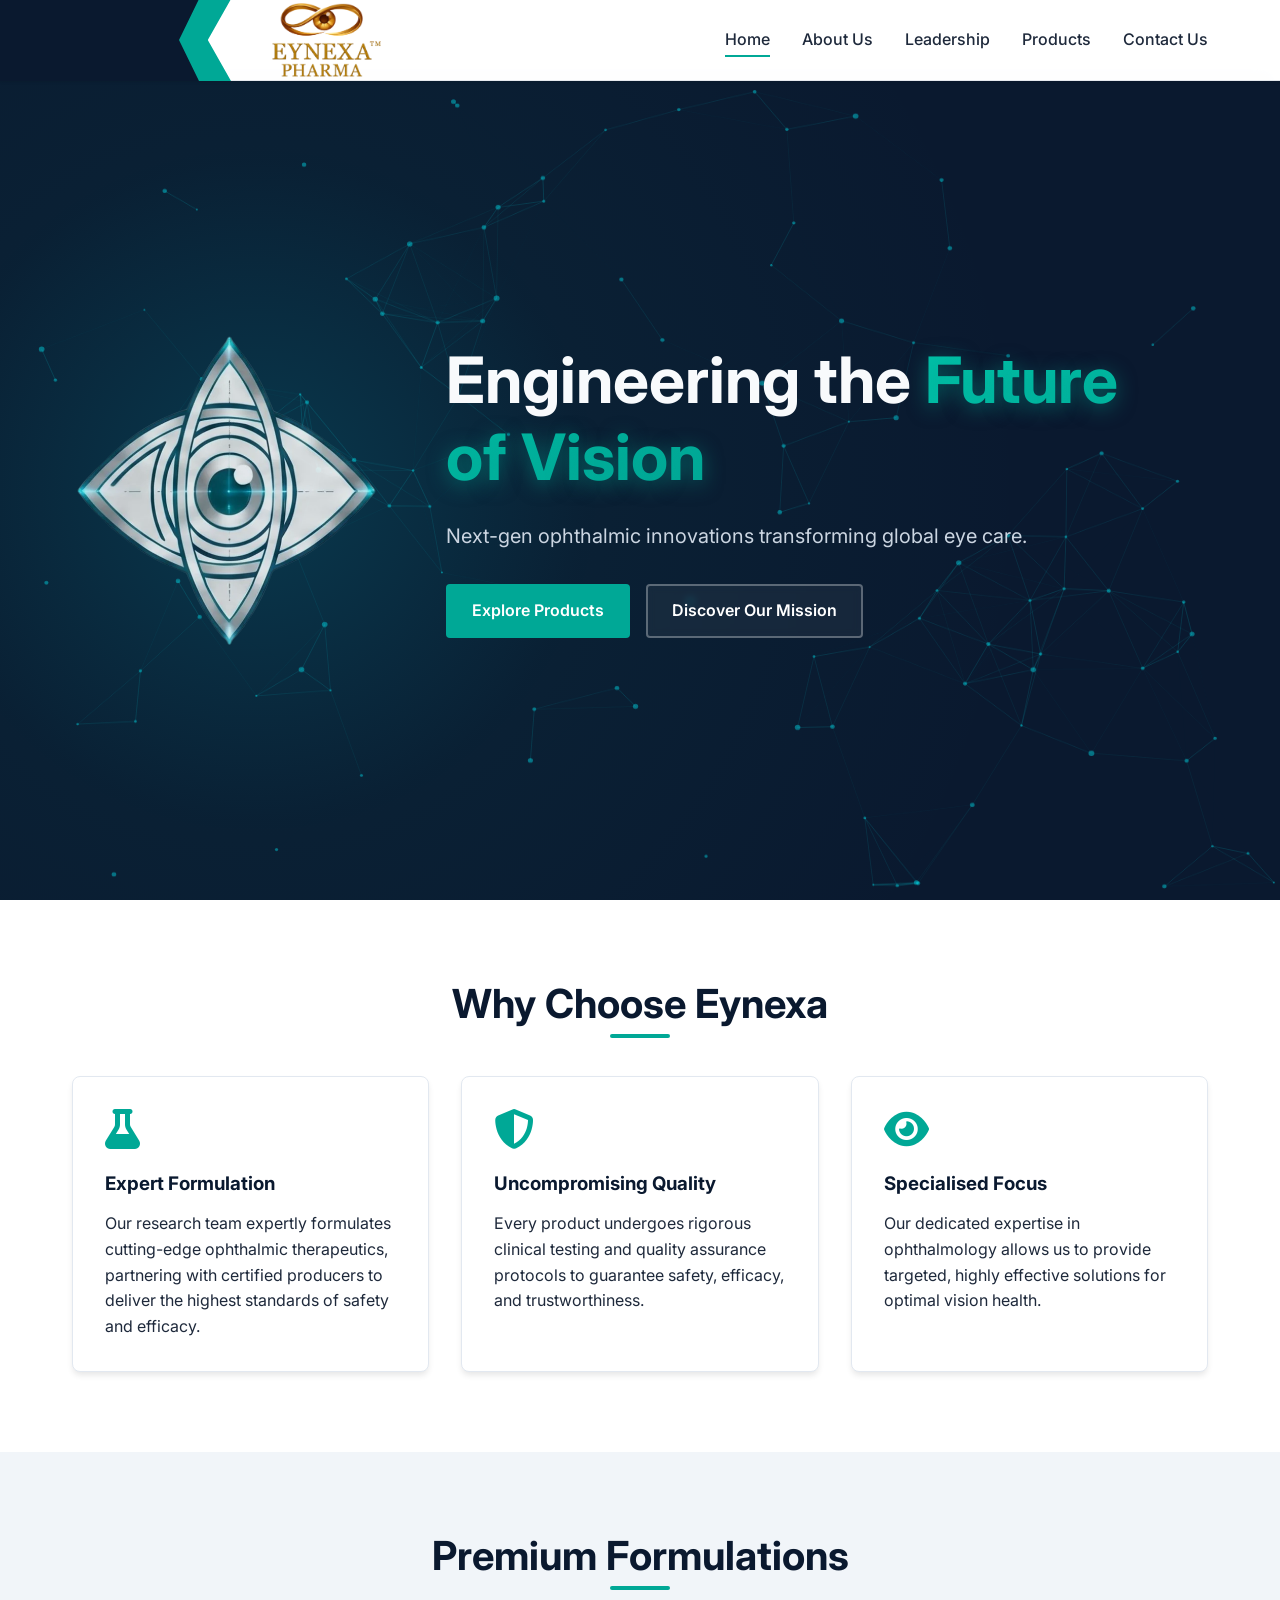
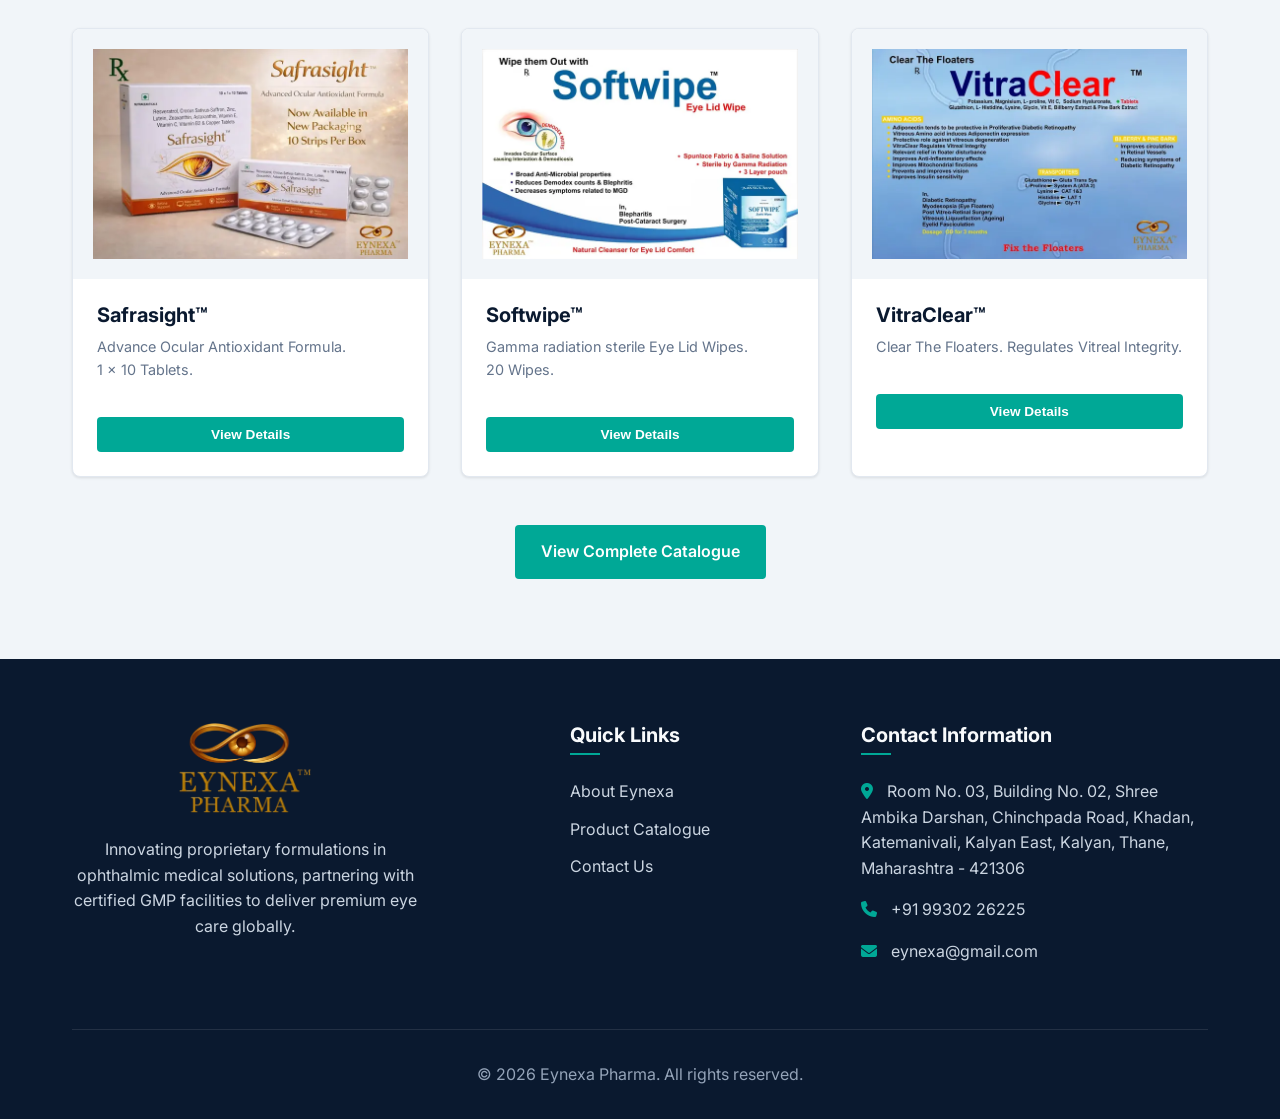
==== index.html @ 716a65cb "Added Google Console Verification Tag" ====
<!DOCTYPE html>
<html lang="en">
<head>
    <meta charset="UTF-8">
    <meta name="viewport" content="width=device-width, initial-scale=1.0">
    <meta name="google-site-verification" content="0RR8D4RyWfJ-8_vfYx6iK7skIc3aCFYBVE86ADgTiH0" />
    <title>Eynexa Pharma | Leading Ophthalmic Pharmaceutical Company in India</title>
    <meta name="description" content="Eynexa is a globally recognised pharmaceutical company dedicated to innovative ophthalmic healthcare solutions, premium eye care products, and trustworthiness.">
    <meta name="keywords" content="pharmaceutical company, ophthalmic solutions, eye care pharma, Eynexa, healthcare solutions, global pharma, medical innovation, vision health, eye drops">
    <meta name="author" content="Eynexa Pharmaceuticals">
    <meta name="robots" content="index, follow">
    <link rel="canonical" href="https://www.eynexa.in/">

    <!-- Open Graph Tags -->
    <meta property="og:title" content="Eynexa Pharma | Leading Ophthalmic Pharmaceutical Company in India">
    <meta property="og:description" content="Eynexa provides top-tier ophthalmic pharmaceutical products with a commitment to eye care quality and global reach.">
    <meta property="og:image" content="https://www.eynexa.in/images/hero_bg.webp">
    <meta property="og:url" content="https://www.eynexa.in/">
    <meta property="og:type" content="website">

    <!-- Twitter Card Tags -->
    <meta name="twitter:card" content="summary_large_image">
    <meta name="twitter:title" content="Eynexa Pharma | Leading Ophthalmic Pharmaceutical Company in India">
    <meta name="twitter:description" content="Eynexa provides top-tier ophthalmic pharmaceutical products with a commitment to eye care quality and global reach.">
    <meta name="twitter:image" content="https://www.eynexa.in/images/hero_bg.webp">

    <!-- FontAwesome for Icons -->
    <link rel="stylesheet" href="https://cdnjs.cloudflare.com/ajax/libs/font-awesome/6.4.0/css/all.min.css">

    <!-- Custom CSS -->
    <link rel="stylesheet" href="css/styles.css?v=3.2">
    <script>document.documentElement.classList.add('js-enabled');</script>

    <!-- Schema Markup -->
    <script type="application/ld+json">
    {
      "@context": "https://schema.org",
      "@type": "MedicalBusiness",
      "name": "Eynexa Pharma",
      "alternateName": "Eynexa Ophthalmic Pharmaceuticals",
      "description": "Innovative ophthalmic pharmaceutical company specialising in advanced eye care formulations, ocular supplements, and sterile lid hygiene.",
      "url": "https://www.eynexa.in",
      "logo": "https://www.eynexa.in/images/logo.webp",
      "address": {
        "@type": "PostalAddress",
        "streetAddress": "Room No. 03, Building No. 02, Shree Ambika Darshan, Chinchpada Road, Khadan, Katemanivali, Kalyan East",
        "addressLocality": "Kalyan, Thane",
        "addressRegion": "Maharashtra",
        "postalCode": "421306",
        "addressCountry": "IN"
      },
      "contactPoint": {
        "@type": "ContactPoint",
        "telephone": "+91-99302-26225",
        "contactType": "sales and marketing",
        "email": "eynexa@gmail.com"
      }
    }
    </script>
</head>
<body>

    <!-- Header & Navigation -->
    <header>
        <div class="container navbar">
            <a href="index.html" class="logo">
                <img src="images/logo.webp?v=3.2" alt="Eynexa Pharma Logo" class="logo-img">
            </a>
            <button class="mobile-menu-btn">
                <i class="fa-solid fa-bars"></i>
            </button>
            <nav>
                <ul class="nav-links">
                    <li><a href="index.html" class="active">Home</a></li>
                    <li><a href="about.html">About Us</a></li>
                    <li><a href="leadership.html">Leadership</a></li>
                    <li><a href="products.html">Products</a></li>
                    <li><a href="contact.html">Contact Us</a></li>
                </ul>
            </nav>
        </div>
    </header>

    <!-- Hero Section -->
    <section class="hero">
        <canvas id="hero-canvas" class="hero-canvas"></canvas>
        <div class="container hero-grid">
            <div class="hero-graphic">
                <img src="images/hero_eye.webp" alt="Eynexa Eye Graphic" class="floating-eye">
            </div>
            <div class="hero-content">
                <h1>Engineering the <span>Future of Vision</span></h1>
                <p>Next-gen ophthalmic innovations transforming global eye care.</p>
                <div class="hero-btns">
                    <a href="products.html" class="btn btn-primary">Explore Products</a>
                    <a href="about.html" class="btn btn-outline">Discover Our Mission</a>
                </div>
            </div>
        </div>
    </section>

    <!-- Why Choose Us / Company Overview -->
    <section class="container fade-in-section">
        <h2 class="section-title">Why Choose Eynexa</h2>
        <div class="grid-3">
            <div class="card">
                <i class="fa-solid fa-flask card-icon"></i>
                <h3>Expert Formulation</h3>
                <p>Our research team expertly formulates cutting-edge ophthalmic therapeutics, partnering with certified producers to deliver the highest standards of safety and efficacy.</p>
            </div>
            <div class="card">
                <i class="fa-solid fa-shield-halved card-icon"></i>
                <h3>Uncompromising Quality</h3>
                <p>Every product undergoes rigorous clinical testing and quality assurance protocols to guarantee safety, efficacy, and trustworthiness.</p>
            </div>
            <div class="card">
                <i class="fa-solid fa-eye card-icon"></i>
                <h3>Specialised Focus</h3>
                <p>Our dedicated expertise in ophthalmology allows us to provide targeted, highly effective solutions for optimal vision health.</p>
            </div>
        </div>
    </section>

    <!-- Featured Products Preview -->
    <section class="section-gray fade-in-section">
        <div class="container">
            <h2 class="section-title">Premium Formulations</h2>
            <div class="grid-3">

                <!-- Safrasight -->
                <div class="product-card has-hover-tile">
                    <div class="product-img">
                        <img src="images/product_1.webp?v=3.2" alt="Safrasight Box">
                    </div>
                    <div class="product-info">
                        <h3>Safrasight&trade;</h3>
                        <p>Advance Ocular Antioxidant Formula.<br>1 x 10 Tablets.</p>
                        <button class="btn btn-primary btn-details btn-details-trigger">View Details</button>
                    </div>
                    <!-- Hover Tile -->
                    <div class="product-hover-tile">
                        <h4>Safrasight&trade;</h4>
                        <div class="hover-details">
                            <p style="font-size: 0.8rem; margin-bottom: 8px; line-height: 1.4;"><strong>Composition:</strong> Resveratrol 100mg + Crocus Sativus-saffron 20mg + Lutein 10mg + Zeaxanthin 2mg + Astaxanthin 2mg + Vit E 10mg + Vit C 40mg + Vit B2 1.4mg + Copper 1.5 mg, Zinc 17 mg &nbsp; <span class="veg-badge">&#128994; Veg Tablets</span></p>
                            <ul>
                                <li><i class="fa-solid fa-eye"></i> Retina Support</li>
                                <li><i class="fa-solid fa-desktop"></i> Digital Eye Protection</li>
                                <li><i class="fa-solid fa-bullseye"></i> Visual Performance</li>
                            </ul>
                            <p style="font-size: 0.8rem; margin-top: 8px; margin-bottom: 15px;">Protects against blue light damage, enhances photoreceptor function, and reduces digital eye strain.</p>
                            <a href="contact.html?product=Safrasight" class="btn btn-primary btn-inquiry">Send Inquiry</a>
                        </div>
                    </div>
                </div>

                <!-- Softwipe -->
                <div class="product-card has-hover-tile">
                    <div class="product-img">
                        <img src="images/product_2.webp?v=3.2" alt="Softwipe Box">
                    </div>
                    <div class="product-info">
                        <h3>Softwipe&trade;</h3>
                        <p>Gamma radiation sterile Eye Lid Wipes.<br>20 Wipes.</p>
                        <button class="btn btn-primary btn-details btn-details-trigger">View Details</button>
                    </div>
                    <!-- Hover Tile -->
                    <div class="product-hover-tile">
                        <h4>Softwipe&trade;</h4>
                        <div class="hover-details">
                            <p style="font-size: 0.8rem; margin-bottom: 8px;"><strong>Features:</strong> Spunlace Fabric &amp; Saline Solution, Sterile by Gamma Radiation, 3 Layer pouch.</p>
                            <ul>
                                <li><i class="fa-solid fa-shield-virus"></i> Broad Anti-Microbial</li>
                                <li><i class="fa-solid fa-bug-slash"></i> Reduces Demodex Mites</li>
                                <li><i class="fa-solid fa-eye-dropper"></i> Decreases MGD Symptoms</li>
                            </ul>
                            <p style="font-size: 0.8rem; margin-top: 8px; margin-bottom: 15px;">Ideal for Blepharitis and Post-Cataract Surgery eye care hygiene.</p>
                            <a href="contact.html?product=Softwipe" class="btn btn-primary btn-inquiry">Send Inquiry</a>
                        </div>
                    </div>
                </div>

                <!-- VitraClear -->
                <div class="product-card has-hover-tile">
                    <div class="product-img">
                        <img src="images/product_3.webp?v=3.2" alt="VitraClear Box">
                    </div>
                    <div class="product-info">
                        <h3>VitraClear&trade;</h3>
                        <p>Clear The Floaters. Regulates Vitreal Integrity.</p>
                        <button class="btn btn-primary btn-details btn-details-trigger">View Details</button>
                    </div>
                    <!-- Hover Tile -->
                    <div class="product-hover-tile">
                        <h4>VitraClear&trade;</h4>
                        <div class="hover-details">
                            <p style="font-size: 0.8rem; margin-bottom: 8px; line-height: 1.4;"><strong>Composition:</strong> Potassium + Magnisium + L- proline + Vit C + Sodium Hyaluronate Glutathion + L- Histidine+ Lysine + Glycin + Vit E + Billberry Extrac &amp; Pine Bark Extract &nbsp; <span class="veg-badge">&#128994; Veg Tablets</span></p>
                            <p style="font-size: 0.8rem; margin-bottom: 8px;"><strong>Dosage:</strong> OD for 3 months.</p>
                            <ul>
                                <li><i class="fa-solid fa-eye-slash"></i> Relief in floater disturbance</li>
                                <li><i class="fa-solid fa-shield-halved"></i> Protects against vitreous degeneration</li>
                                <li><i class="fa-solid fa-droplet"></i> Improves retinal circulation</li>
                            </ul>
                            <p style="font-size: 0.8rem; margin-top: 8px; margin-bottom: 15px;">Effective for Eye Floaters (Myodesopsia), Diabetic Retinopathy, and Post Vitreo-Retinal Surgery.</p>
                            <a href="contact.html?product=VitraClear" class="btn btn-primary btn-inquiry">Send Inquiry</a>
                        </div>
                    </div>
                </div>

            </div>
            <div class="catalogue-cta">
                <a href="products.html" class="btn btn-primary">View Complete Catalogue</a>
            </div>
        </div>
    </section>

    <!-- Footer -->
    <footer>
        <div class="container">
            <div class="footer-grid">
                <div class="footer-col footer-col-logo">
                    <div class="footer-logo-wrap">
                        <img src="images/logo.webp?v=3.2" alt="Eynexa Pharma Logo" class="footer-logo-img">
                    </div>
                    <p>Innovating proprietary formulations in ophthalmic medical solutions, partnering with certified GMP facilities to deliver premium eye care globally.</p>
                </div>
                <div class="footer-col">
                    <h3>Quick Links</h3>
                    <ul class="footer-links">
                        <li><a href="about.html">About Eynexa</a></li>
                        <li><a href="products.html">Product Catalogue</a></li>
                        <li><a href="contact.html">Contact Us</a></li>
                    </ul>
                </div>
                <div class="footer-col">
                    <h3>Contact Information</h3>
                    <p><i class="fa-solid fa-location-dot footer-icon"></i> Room No. 03, Building No. 02, Shree Ambika Darshan, Chinchpada Road, Khadan, Katemanivali, Kalyan East, Kalyan, Thane, Maharashtra - 421306</p>
                    <p><i class="fa-solid fa-phone footer-icon"></i> +91 99302 26225</p>
                    <p><i class="fa-solid fa-envelope footer-icon"></i> eynexa@gmail.com</p>
                </div>
            </div>
            <div class="footer-bottom">
                <p>&copy; 2026 Eynexa Pharma. All rights reserved.</p>
            </div>
        </div>
    </footer>

    <script src="js/script.js?v=3.2"></script>
</body>
</html>
---- css/styles.css ----
/* CSS Reset and Variables */
@import url('https://fonts.googleapis.com/css2?family=Inter:wght@300;400;500;600;700&display=swap');

:root {
    --primary-blue: #0A192F;
    --secondary-blue: #172A45;
    --accent-teal: #00A896;
    --accent-teal-hover: #00C2A8;
    --text-dark: #1E293B;
    --text-light: #F8FAFC;
    --text-muted: #64748B;
    --bg-white: #FFFFFF;
    --bg-gray: #F1F5F9;
    --border-color: #E2E8F0;
    --transition: all 0.3s cubic-bezier(0.4, 0, 0.2, 1);
    --shadow-sm: 0 1px 3px rgba(0,0,0,0.1);
    --shadow-md: 0 4px 6px -1px rgba(0,0,0,0.1);
    --shadow-lg: 0 10px 15px -3px rgba(0,0,0,0.1);
}

* {
    margin: 0;
    padding: 0;
    box-sizing: border-box;
}

body {
    font-family: 'Inter', sans-serif;
    line-height: 1.6;
    color: var(--text-dark);
    background-color: var(--bg-white);
    overflow-x: hidden;
}

a {
    text-decoration: none;
    color: inherit;
}

ul {
    list-style: none;
}

img {
    max-width: 100%;
    height: auto;
    display: block;
}

/* Typography */
h1, h2, h3, h4, h5, h6 {
    font-weight: 700;
    line-height: 1.2;
    color: var(--primary-blue);
    margin-bottom: 1rem;
}

.section-title {
    font-size: 2.5rem;
    text-align: center;
    margin-bottom: 3rem;
    position: relative;
}

.section-title::after {
    content: '';
    position: absolute;
    bottom: -10px;
    left: 50%;
    transform: translateX(-50%);
    width: 60px;
    height: 4px;
    background-color: var(--accent-teal);
    border-radius: 2px;
}

/* Layout */
.container {
    max-width: 1200px;
    margin: 0 auto;
    padding-left: 2rem;
    padding-right: 2rem;
}

section {
    padding: 5rem 0;
}

/* Buttons */
.btn {
    display: inline-block;
    padding: 0.75rem 1.5rem;
    font-weight: 600;
    border-radius: 4px;
    cursor: pointer;
    transition: var(--transition);
    border: 2px solid transparent;
}

.btn-primary {
    background-color: var(--accent-teal);
    color: var(--bg-white);
}

.btn-primary:hover {
    background-color: var(--accent-teal-hover);
    transform: translateY(-2px);
    box-shadow: var(--shadow-md);
}

.btn-outline {
    background-color: transparent;
    color: var(--accent-teal);
    border-color: var(--accent-teal);
}

.btn-outline:hover {
    background-color: var(--accent-teal);
    color: var(--bg-white);
}

/* Header & Navigation */
header {
    background-color: rgba(255, 255, 255, 0.85);
    backdrop-filter: blur(12px);
    -webkit-backdrop-filter: blur(12px);
    box-shadow: var(--shadow-sm);
    position: fixed;
    width: 100%;
    top: 0;
    z-index: 1000;
    transition: var(--transition);
    border-bottom: 1px solid rgba(226, 232, 240, 0.5);
}

header.scrolled {
    box-shadow: var(--shadow-md);
    background-color: rgba(255, 255, 255, 0.95);
}

.navbar {
    display: flex;
    justify-content: space-between;
    align-items: center;
    height: 80px;
    transition: var(--transition);
    position: relative;
    z-index: 3;
}

header.scrolled .navbar {
    /* Keep navbar height at 80px without shrinking */
    height: 80px;
}

.logo {
    font-size: 1.75rem;
    font-weight: 700;
    color: var(--primary-blue);
    display: flex;
    align-items: center;
    gap: 0.5rem;
}

.logo span {
    color: var(--accent-teal);
}

.logo-img {
    height: 74px;
    width: auto;
    transition: var(--transition);
    display: block;
}

header.scrolled .logo-img {
    /* Keep logo height at 74px without shrinking */
    height: 74px;
}

.nav-links {
    display: flex;
    gap: 2rem;
}

.nav-links a {
    font-weight: 500;
    color: var(--text-dark);
    position: relative;
    transition: var(--transition);
}

.nav-links a::after {
    content: '';
    position: absolute;
    bottom: -4px;
    left: 0;
    width: 0;
    height: 2px;
    background-color: var(--accent-teal);
    transition: var(--transition);
}

.nav-links a:hover {
    color: var(--accent-teal);
}

.nav-links a:hover::after, .nav-links a.active::after {
    width: 100%;
}

.mobile-menu-btn {
    display: none;
    font-size: 1.5rem;
    background: none;
    border: none;
    cursor: pointer;
    color: var(--primary-blue);
}

/* Hero Section */
.hero {
    margin-top: 80px;
    height: calc(100vh - 80px);
    min-height: 600px;
    display: flex;
    align-items: center;
    background: radial-gradient(circle at 20% 50%, rgba(0, 242, 254, 0.15) 0%, rgba(0, 168, 150, 0.05) 30%, rgba(10, 25, 47, 0) 70%), var(--primary-blue);
    color: var(--text-light);
    position: relative;
    overflow: hidden;
}

.hero-canvas {
    position: absolute;
    top: 0;
    left: 0;
    width: 100%;
    height: 100%;
    z-index: 0;
}

.hero-grid {
    display: flex;
    align-items: center;
    gap: 4rem;
    position: relative;
    z-index: 1;
    width: 100%;
}

.hero-graphic {
    flex: 0 0 310px;
    display: flex;
    justify-content: center;
    align-items: center;
}

.floating-eye {
    width: 100%;
    max-width: 310px;
    max-height: 310px;
    object-fit: contain;
    height: auto;
    opacity: 0.9;
    animation: fadeInUp 0.8s ease-out;
}


.hero-content {
    flex: 1;
    max-width: 700px;
}

.hero h1 {
    font-size: 4rem;
    color: var(--text-light);
    margin-bottom: 1.5rem;
    animation: fadeInUp 0.8s ease-out;
}

.hero h1 span {
    background: linear-gradient(135deg, #00C2A8 0%, #00A896 100%);
    -webkit-background-clip: text;
    background-clip: text;
    -webkit-text-fill-color: transparent;
    text-shadow: 0 4px 20px rgba(0, 168, 150, 0.5);
}

.hero p {
    font-size: 1.25rem;
    margin-bottom: 2rem;
    color: #CBD5E1;
    animation: fadeInUp 1s ease-out;
}

.hero-btns {
    display: flex;
    gap: 1rem;
    animation: fadeInUp 1.2s ease-out;
}

.hero .btn-outline {
    background-color: rgba(255, 255, 255, 0.05);
    color: #FFFFFF;
    border-color: rgba(255, 255, 255, 0.3);
    backdrop-filter: blur(4px);
    -webkit-backdrop-filter: blur(4px);
}

.hero .btn-outline:hover {
    background-color: #FFFFFF;
    color: var(--primary-blue);
    border-color: #FFFFFF;
}

/* Cards */
.grid-3 {
    display: grid;
    grid-template-columns: repeat(auto-fit, minmax(300px, 1fr));
    gap: 2rem;
}

.card {
    background: var(--bg-white);
    border-radius: 8px;
    padding: 2rem;
    box-shadow: var(--shadow-md);
    transition: var(--transition);
    border: 1px solid var(--border-color);
}

.card:hover {
    transform: translateY(-10px);
    box-shadow: var(--shadow-lg);
    border-color: var(--accent-teal);
}

.card-icon {
    font-size: 2.5rem;
    color: var(--accent-teal);
    margin-bottom: 1.5rem;
}

/* Footer */
footer {
    background-color: var(--primary-blue);
    color: var(--text-light);
    padding: 4rem 0 2rem;
}

.footer-grid {
    display: grid;
    grid-template-columns: repeat(auto-fit, minmax(250px, 1fr));
    gap: 3rem;
    margin-bottom: 3rem;
}

.footer-col:nth-child(2) {
    justify-self: center;
}

.footer-col h3 {
    color: var(--text-light);
    font-size: 1.25rem;
    margin-bottom: 1.5rem;
    position: relative;
    padding-bottom: 0.5rem;
}

.footer-col h3::after {
    content: '';
    position: absolute;
    bottom: 0;
    left: 0;
    width: 30px;
    height: 2px;
    background-color: var(--accent-teal);
}

.footer-col p {
    color: #CBD5E1;
    margin-bottom: 1rem;
}

.footer-links li {
    margin-bottom: 0.75rem;
}

.footer-links a {
    color: #CBD5E1;
    transition: var(--transition);
}

.footer-links a:hover {
    color: var(--accent-teal);
    padding-left: 5px;
}

.footer-bottom {
    text-align: center;
    padding-top: 2rem;
    border-top: 1px solid rgba(255,255,255,0.1);
    color: #94A3B8;
}

/* ── Component Classes (replaces per-page inline styles) ── */

/* Header spacer — pushes page content below fixed header */
.header-spacer {
    height: 80px;
}

/* Page hero banner (non-homepage) */
.page-banner {
    background: var(--bg-gray);
    text-align: center;
    padding: 4rem 0;
}

.page-banner .section-title {
    margin-bottom: 1rem;
}

.page-banner p {
    max-width: 700px;
    margin: 0 auto;
    color: var(--text-muted);
    font-size: 1.1rem;
}

/* Footer logo column */
.footer-col-logo {
    display: flex;
    flex-direction: column;
    align-items: center;
    text-align: center;
}

.footer-logo-wrap {
    margin-bottom: 1.5rem;
    display: flex;
    justify-content: center;
}

.footer-logo-img {
    height: 90px;
}

/* Footer contact icon */
.footer-icon {
    margin-right: 10px;
    color: var(--accent-teal);
}

/* About page — overview row */
.about-overview {
    display: flex;
    flex-wrap: wrap;
    gap: 4rem;
    align-items: center;
}

.about-overview-text {
    flex: 1;
    min-width: 300px;
}

.about-overview-text h2 {
    font-size: 2rem;
    margin-bottom: 1.5rem;
    color: var(--primary-blue);
}

.about-overview-text p {
    margin-bottom: 1rem;
}

/* About mission/vision box */
.mission-box {
    flex: 1;
    min-width: 300px;
    background: var(--bg-gray);
    padding: 3rem;
    border-radius: 8px;
    border-left: 4px solid var(--accent-teal);
}

.mission-box h3 {
    color: var(--primary-blue);
    margin-bottom: 1rem;
}

.mission-box h3 i {
    color: var(--accent-teal);
    margin-right: 10px;
}

.mission-box p {
    margin-bottom: 2rem;
}

.mission-box p:last-child {
    margin-bottom: 0;
}

/* Leadership page — leader row */
.leader-row {
    display: flex;
    flex-wrap: wrap;
    gap: 4rem;
    align-items: center;
}

.leader-photo {
    flex: 1;
    min-width: 300px;
    max-width: 380px;
}

.leader-photo img {
    width: 100%;
    height: auto;
    border-radius: 8px;
    box-shadow: var(--shadow-lg);
}

.leader-bio {
    flex: 1;
    min-width: 300px;
}

.leader-bio h2 {
    font-size: 2.5rem;
    color: var(--primary-blue);
    margin-bottom: 0.5rem;
}

.leader-bio .leader-title {
    color: var(--accent-teal);
    font-weight: 500;
    margin-bottom: 1.5rem;
    font-size: 1.25rem;
}

.leader-bio p {
    margin-bottom: 1rem;
    color: var(--text-muted);
}

.leader-social {
    display: flex;
    gap: 1rem;
}

.leader-social a {
    color: var(--primary-blue);
    font-size: 1.5rem;
    transition: var(--transition);
}

.leader-social a:hover {
    color: var(--accent-teal);
}

/* Product "View Details" trigger button */
.btn-details {
    margin-top: 0.75rem;
    width: 100%;
    font-size: 0.85rem;
    padding: 0.5rem 1rem;
}

/* Product hover-tile "Send Inquiry" button */
.btn-inquiry {
    width: 100%;
    text-align: center;
    padding: 0.5rem;
    font-size: 0.9rem;
}

/* Veg indicator badge */
.veg-badge {
    color: #4CAF50;
}

/* Contact page layout */
.contact-row {
    display: flex;
    flex-wrap: wrap;
    gap: 4rem;
}

.contact-form-col {
    flex: 1;
    min-width: 300px;
}

.contact-form-col h2 {
    font-size: 2rem;
    color: var(--primary-blue);
    margin-bottom: 2rem;
}

.contact-details-col {
    flex: 1;
    min-width: 300px;
}

.contact-details-panel {
    background: var(--primary-blue);
    padding: 3rem;
    border-radius: 8px;
    color: white;
    height: 100%;
}

.contact-details-panel h2 {
    font-size: 2rem;
    margin-bottom: 2rem;
    color: var(--bg-white);
}

.contact-detail-item {
    margin-bottom: 2rem;
    display: flex;
    align-items: flex-start;
    gap: 1rem;
}

.contact-detail-item:last-child {
    margin-bottom: 0;
}

.contact-detail-item > i {
    font-size: 1.5rem;
    color: var(--accent-teal);
    margin-top: 5px;
}

.contact-detail-item h3 {
    font-size: 1.25rem;
    margin-bottom: 0.5rem;
    color: var(--bg-white);
}

.contact-detail-item p {
    color: #CBD5E1;
}

/* FAQ accordion (contact page) */
.faq-question {
    background: var(--bg-white);
    padding: 1.5rem;
    border: 1px solid var(--border-color);
    border-radius: 4px;
    cursor: pointer;
    display: flex;
    justify-content: space-between;
    align-items: center;
    font-weight: 600;
    color: var(--primary-blue);
    margin-bottom: 0.5rem;
    transition: var(--transition);
}

.faq-question:hover {
    border-color: var(--accent-teal);
}

.faq-answer {
    background: var(--bg-gray);
    padding: 1.5rem;
    border-radius: 4px;
    margin-bottom: 1rem;
    display: none;
    color: var(--text-dark);
}

/* Products page — featured section background */
.section-gray {
    background-color: var(--bg-gray);
}

/* Products page — "View all" CTA row */
.catalogue-cta {
    text-align: center;
    margin-top: 3rem;
}

/* Responsive */
@media (max-width: 768px) {
    .container {
        padding-left: 1rem;
        padding-right: 1rem;
    }

    .logo {
        font-size: 1.25rem;
        white-space: nowrap;
        word-spacing: normal;
        gap: 0.4rem;
        margin-left: 0.5rem; /* Shift slightly right */
    }

    .logo img {
        height: 60px !important;
    }

    /* Remove positioning parent on nav to let absolute menu anchor to header */
    nav {
        position: static;
    }

    .nav-underline {
        display: none !important; /* hide sliding underline on mobile vertical links */
    }

    .nav-links {
        display: none;
        position: absolute;
        top: 80px; /* matches header height */
        left: 0;
        width: 100vw; /* full viewport screen width */
        background-color: rgba(255, 255, 255, 0.98); /* clean, high-contrast solid/glass hybrid */
        backdrop-filter: blur(16px);
        -webkit-backdrop-filter: blur(16px);
        flex-direction: column;
        padding: 2.5rem 0;
        box-shadow: 0 15px 30px rgba(10, 25, 47, 0.15);
        gap: 1.5rem;
        border-bottom: 2px solid var(--border-color);
        z-index: 999;
    }

    .nav-links li {
        width: 100%;
        text-align: center;
    }

    .nav-links a {
        display: block;
        width: 100%;
        padding: 0.5rem 0;
        font-size: 1.15rem;
    }

    .nav-links a.active {
        color: var(--accent-teal);
        font-weight: 600;
    }

    .nav-links.active {
        display: flex;
    }

    .mobile-menu-btn {
        display: block;
        margin-left: auto; /* Pushes hamburger button to the far right! */
        margin-right: 0.5rem; /* Shift slightly left */
        z-index: 1001; /* keep button accessible */
    }

    /* Optimize Hero for mobile viewports */
    .hero {
        height: auto;
        min-height: auto;
        padding: 5rem 1rem 3rem;
        display: flex;
        align-items: center;
        justify-content: center;
    }

    .hero-grid {
        flex-direction: column;
        gap: 1.25rem;
    }

    .hero-graphic {
        flex: 0 0 auto;
        width: 100%;
        max-width: 180px;
    }

    .hero-bg {
        object-position: 30% center; /* shift glowing medical network lines behind text */
        opacity: 0.35;
    }

    .hero-content {
        margin-left: 0;
        margin-top: 0;
        text-align: center;
        width: 100%;
    }

    .hero-btns {
        justify-content: center;
    }

    .hero h1 {
        font-size: 2.3rem;
        line-height: 1.3;
        margin-bottom: 0.75rem;
    }
    
    .hero p {
        font-size: 1.1rem;
        margin-bottom: 1.5rem;
    }

    .footer-col:nth-child(2) {
        justify-self: start;
    }
}

/* Animations */
@keyframes fadeInUp {
    from {
        opacity: 0;
        transform: translateY(20px);
    }
    to {
        opacity: 1;
        transform: translateY(0);
    }
}

.animate-on-load {
    opacity: 0;
    animation: fadeInUp 0.8s ease-out forwards;
}

/* Forms */
.form-group {
    margin-bottom: 1.5rem;
}

.form-group label {
    display: block;
    margin-bottom: 0.5rem;
    font-weight: 500;
}

.form-control {
    width: 100%;
    padding: 0.75rem;
    border: 1px solid var(--border-color);
    background: rgba(255, 255, 255, 0.6); /* elegant light glassmorphism */
    backdrop-filter: blur(8px);
    -webkit-backdrop-filter: blur(8px);
    border-radius: 4px;
    font-family: inherit;
    transition: var(--transition);
    color: var(--text-dark);
}

.form-control:focus {
    outline: none;
    border-color: var(--accent-teal);
    background: rgba(255, 255, 255, 0.9);
    box-shadow: 0 0 15px rgba(0, 168, 150, 0.15), 0 0 0 3px rgba(0, 168, 150, 0.2);
}

/* Product Catalogue */
.product-filters {
    display: flex;
    justify-content: center;
    gap: 1rem;
    margin-bottom: 3rem;
    flex-wrap: wrap;
}

.filter-btn {
    padding: 0.5rem 1.5rem;
    border: 1px solid var(--border-color);
    background: var(--bg-white);
    border-radius: 20px;
    cursor: pointer;
    transition: var(--transition);
    font-weight: 500;
}

.filter-btn.active, .filter-btn:hover {
    background: var(--accent-teal);
    color: var(--bg-white);
    border-color: var(--accent-teal);
}

.product-card {
    background: var(--bg-white);
    border-radius: 8px;
    overflow: hidden;
    box-shadow: var(--shadow-sm);
    transition: var(--transition);
    border: 1px solid var(--border-color);
}

.product-card:hover,
.product-card.touch-active {
    transform: translateY(-5px);
    border-color: rgba(0, 168, 150, 0.3);
    box-shadow: 0 12px 30px rgba(0, 168, 150, 0.15);
}

.product-img {
    height: 250px;
    background: var(--bg-gray);
    position: relative;
    overflow: hidden;
}

.product-img img {
    width: 100%;
    height: 100%;
    object-fit: contain;
    padding: 1.25rem;
    background-color: var(--bg-gray);
    transition: var(--transition);
}

.product-card:hover .product-img img,
.product-card.touch-active .product-img img {
    transform: scale(1.05);
}

.product-category {
    position: absolute;
    top: 1rem;
    right: 1rem;
    background: var(--primary-blue);
    color: var(--bg-white);
    padding: 0.25rem 0.75rem;
    border-radius: 20px;
    font-size: 0.8rem;
    font-weight: 500;
}

.product-info {
    padding: 1.5rem;
}

.product-info h3 {
    margin-bottom: 0.5rem;
    color: var(--primary-blue);
    font-size: 1.25rem;
}

.product-info p {
    color: var(--text-muted);
    font-size: 0.9rem;
    margin-bottom: 1.5rem;
}

/* Certifications */
.cert-grid {
    display: grid;
    grid-template-columns: repeat(auto-fit, minmax(200px, 1fr));
    gap: 2rem;
    text-align: center;
}

.cert-item {
    padding: 2rem;
    background: var(--bg-gray);
    border-radius: 8px;
    transition: var(--transition);
}

.cert-item:hover {
    background: var(--bg-white);
    box-shadow: var(--shadow-md);
}

.cert-icon {
    font-size: 3rem;
    color: var(--accent-teal);
    margin-bottom: 1rem;
}

/* Testimonials */
.testimonial-card {
    background: var(--bg-white);
    padding: 2rem;
    border-radius: 8px;
    box-shadow: var(--shadow-sm);
    position: relative;
}

.testimonial-card::before {
    content: '"';
    position: absolute;
    top: -10px;
    left: 20px;
    font-size: 4rem;
    color: var(--accent-teal);
    opacity: 0.2;
    font-family: serif;
}

.client-info {
    display: flex;
    align-items: center;
    gap: 1rem;
    margin-top: 1.5rem;
}

.client-avatar {
    width: 50px;
    height: 50px;
    border-radius: 50%;
    background: var(--bg-gray);
}

/* Product Hover Tile */
.product-card.has-hover-tile {
    position: relative;
    overflow: hidden;
}

.product-hover-tile {
    position: absolute;
    top: 0;
    left: 0;
    width: 100%;
    height: 100%;
    background: rgba(10, 25, 47, 0.88); /* premium semi-transparent dark blue */
    backdrop-filter: blur(16px);
    -webkit-backdrop-filter: blur(16px);
    border: 1.5px solid rgba(0, 168, 150, 0.2); /* subtle glowing teal border */
    color: var(--bg-white);
    padding: 1.5rem;
    opacity: 0;
    transform: translateY(100%);
    transition: all 0.4s cubic-bezier(0.16, 1, 0.3, 1); /* ultra-smooth bezier curve */
    display: flex;
    flex-direction: column;
    justify-content: center;
    pointer-events: none;
    z-index: 10;
}

.product-card.has-hover-tile.touch-active .product-hover-tile {
    opacity: 1;
    transform: translateY(0);
    pointer-events: auto;
}


.product-hover-tile h4 {
    color: var(--accent-teal);
    font-size: 1.4rem;
    margin-bottom: 0.8rem;
    border-bottom: 2px solid var(--accent-teal);
    padding-bottom: 0.5rem;
}

.product-hover-tile .hover-details p {
    font-size: 0.85rem;
    line-height: 1.4;
    margin-bottom: 0.8rem;
    color: #CBD5E1;
}

.product-hover-tile ul {
    list-style: none;
}

.product-hover-tile ul li {
    font-size: 0.85rem;
    margin-bottom: 0.4rem;
    display: flex;
    align-items: center;
    gap: 8px;
    color: #CBD5E1;
}

.product-hover-tile ul li i {
    color: var(--accent-teal);
}

/* Scroll Animations */
.js-enabled .fade-in-section {
    opacity: 0;
    transform: translateY(30px);
    transition: opacity 0.8s cubic-bezier(0.16, 1, 0.3, 1), transform 0.8s cubic-bezier(0.16, 1, 0.3, 1);
    will-change: opacity, transform;
}

.js-enabled .fade-in-section.is-visible {
    opacity: 1;
    transform: translateY(0);
}

/* Premium Custom Scrollbar */
::-webkit-scrollbar {
    width: 10px;
    height: 10px;
}
::-webkit-scrollbar-track {
    background: var(--primary-blue);
}
::-webkit-scrollbar-thumb {
    background: rgba(0, 168, 150, 0.6);
    border: 2px solid var(--primary-blue);
    border-radius: 10px;
    transition: var(--transition);
}
::-webkit-scrollbar-thumb:hover {
    background: var(--accent-teal);
}

/* Sliding Navbar Underline (Desktop Only) */
@media (min-width: 769px) {
    header::before {
        content: '';
        position: absolute;
        top: -1px;
        left: -1px;
        width: 14.5rem;
        height: calc(100% + 2px);
        background-color: var(--accent-teal);
        clip-path: polygon(0 0, 100% 0, 90% 50%, 100% 100%, 0 100%);
        pointer-events: none;
        z-index: 1;
    }

    header::after {
        content: '';
        position: absolute;
        top: -1px;
        left: -1px;
        width: 12.5rem;
        height: calc(100% + 2px);
        background-color: var(--primary-blue);
        clip-path: polygon(0 0, 100% 0, 90% 50%, 100% 100%, 0 100%);
        pointer-events: none;
        z-index: 2;
    }

    header .logo {
        margin-left: 12.5rem;
        transition: margin-left 0.3s ease;
    }

    .nav-links {
        position: relative; /* relative parent for absolute underline placement */
    }

    .js-enabled .nav-links a::after {
        display: none !important; /* deactivate native ::after transition when JS is enabled */
    }

    .nav-underline {
        position: absolute;
        bottom: -4px;
        left: 0;
        height: 2px;
        background-color: var(--accent-teal);
        transition: all 0.38s cubic-bezier(0.16, 1, 0.3, 1); /* Apple-grade slider easing */
        pointer-events: none;
        z-index: 1;
    }
}
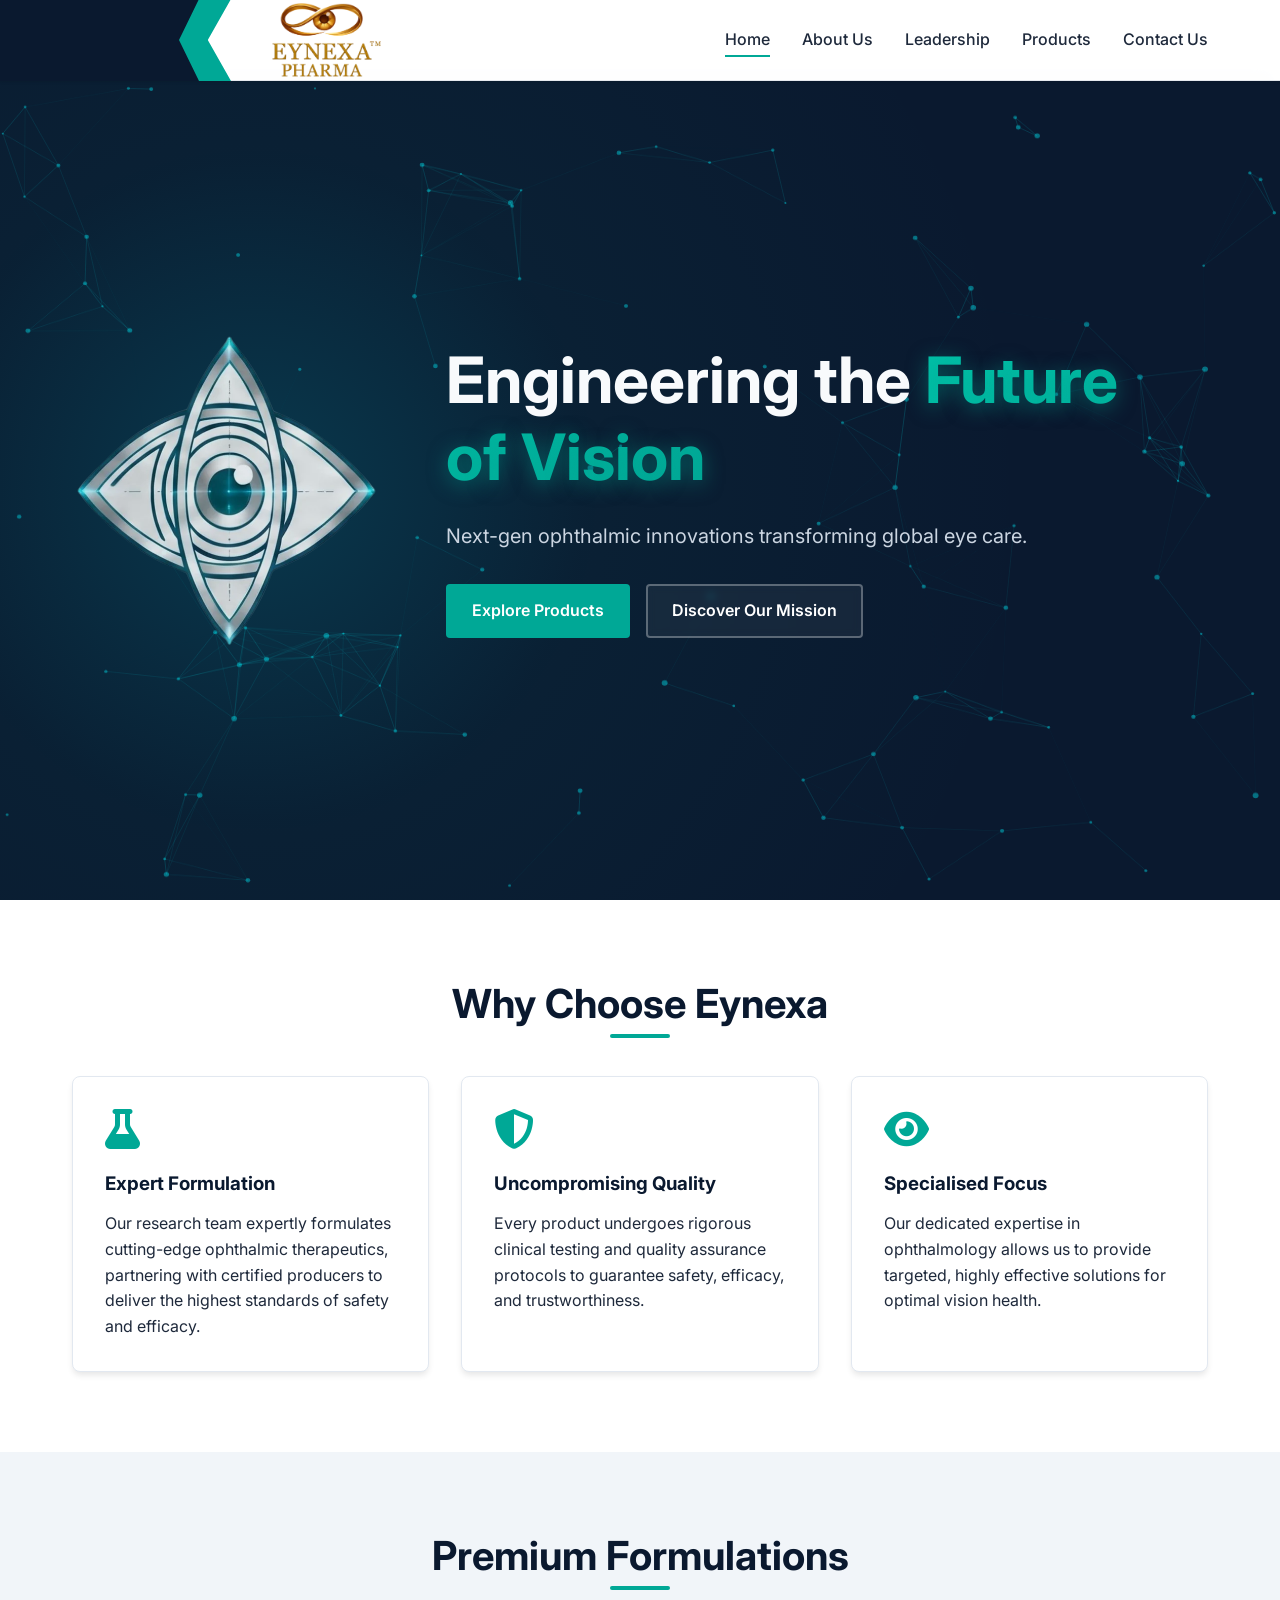
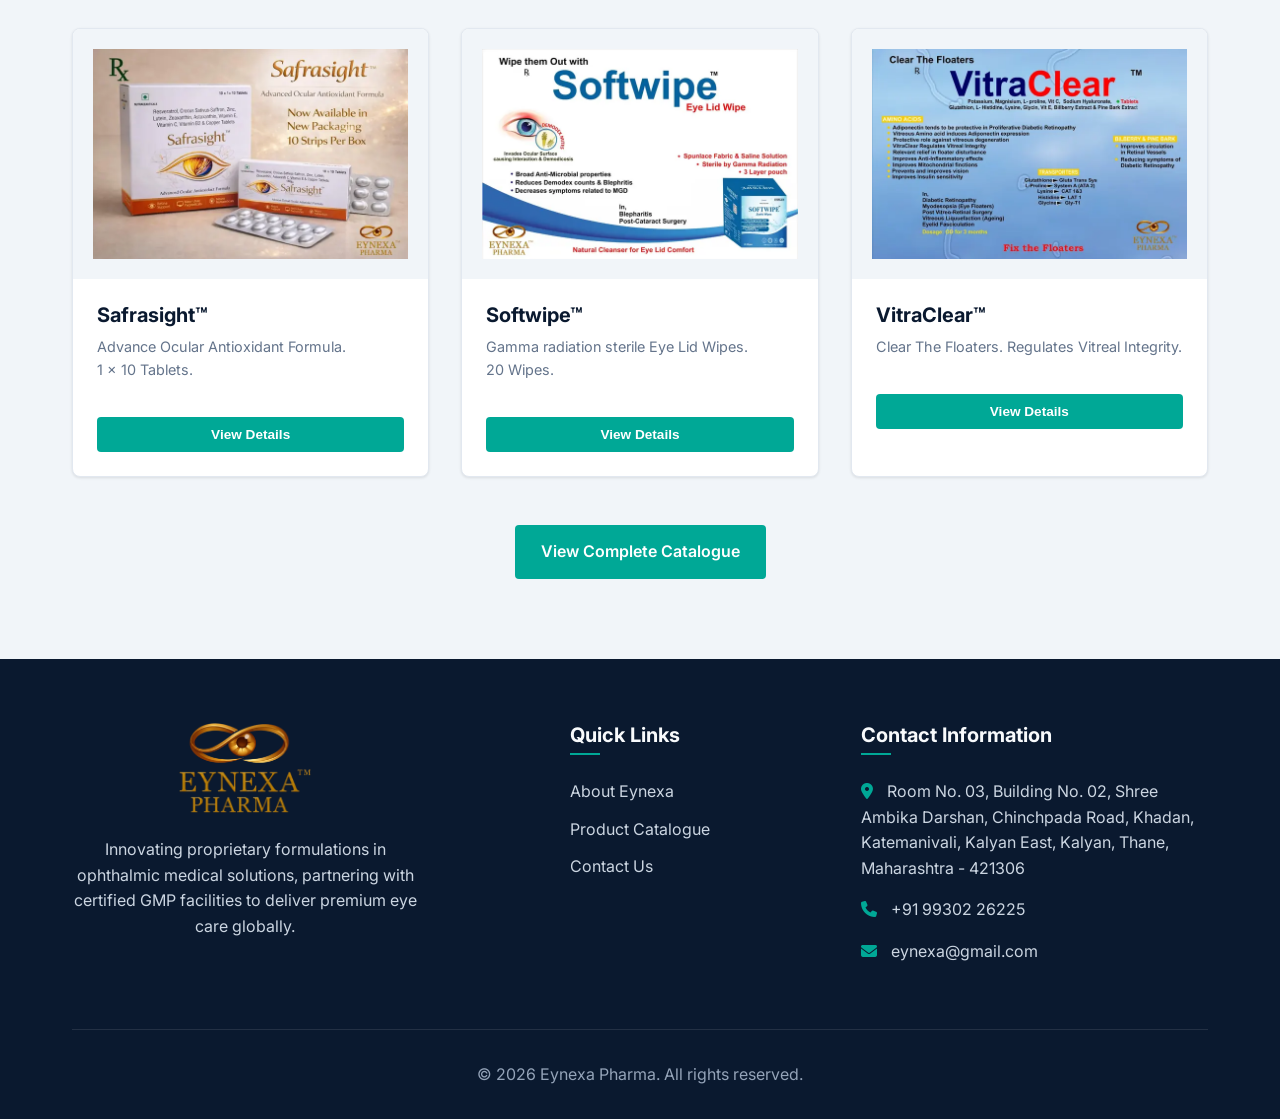
==== commit c5dbc462: "Indexing Changes" ====
--- a/index.html
+++ b/index.html
@@ -9,20 +9,20 @@
     <meta name="keywords" content="pharmaceutical company, ophthalmic solutions, eye care pharma, Eynexa, healthcare solutions, global pharma, medical innovation, vision health, eye drops">
     <meta name="author" content="Eynexa Pharmaceuticals">
     <meta name="robots" content="index, follow">
-    <link rel="canonical" href="https://www.eynexa.in/">
+    <link rel="canonical" href="https://eynexa.vercel.app/">
 
     <!-- Open Graph Tags -->
     <meta property="og:title" content="Eynexa Pharma | Leading Ophthalmic Pharmaceutical Company in India">
     <meta property="og:description" content="Eynexa provides top-tier ophthalmic pharmaceutical products with a commitment to eye care quality and global reach.">
-    <meta property="og:image" content="https://www.eynexa.in/images/hero_bg.webp">
-    <meta property="og:url" content="https://www.eynexa.in/">
+    <meta property="og:image" content="https://eynexa.vercel.app/images/hero_bg.webp">
+    <meta property="og:url" content="https://eynexa.vercel.app/">
     <meta property="og:type" content="website">
 
     <!-- Twitter Card Tags -->
     <meta name="twitter:card" content="summary_large_image">
     <meta name="twitter:title" content="Eynexa Pharma | Leading Ophthalmic Pharmaceutical Company in India">
     <meta name="twitter:description" content="Eynexa provides top-tier ophthalmic pharmaceutical products with a commitment to eye care quality and global reach.">
-    <meta name="twitter:image" content="https://www.eynexa.in/images/hero_bg.webp">
+    <meta name="twitter:image" content="https://eynexa.vercel.app/images/hero_bg.webp">
 
     <!-- FontAwesome for Icons -->
     <link rel="stylesheet" href="https://cdnjs.cloudflare.com/ajax/libs/font-awesome/6.4.0/css/all.min.css">
@@ -39,8 +39,8 @@
       "name": "Eynexa Pharma",
       "alternateName": "Eynexa Ophthalmic Pharmaceuticals",
       "description": "Innovative ophthalmic pharmaceutical company specialising in advanced eye care formulations, ocular supplements, and sterile lid hygiene.",
-      "url": "https://www.eynexa.in",
-      "logo": "https://www.eynexa.in/images/logo.webp",
+      "url": "https://eynexa.vercel.app",
+      "logo": "https://eynexa.vercel.app/images/logo.webp",
       "address": {
         "@type": "PostalAddress",
         "streetAddress": "Room No. 03, Building No. 02, Shree Ambika Darshan, Chinchpada Road, Khadan, Katemanivali, Kalyan East",
@@ -63,7 +63,7 @@
     <!-- Header & Navigation -->
     <header>
         <div class="container navbar">
-            <a href="index.html" class="logo">
+            <a href="/" class="logo">
                 <img src="images/logo.webp?v=3.2" alt="Eynexa Pharma Logo" class="logo-img">
             </a>
             <button class="mobile-menu-btn">
@@ -71,11 +71,11 @@
             </button>
             <nav>
                 <ul class="nav-links">
-                    <li><a href="index.html" class="active">Home</a></li>
-                    <li><a href="about.html">About Us</a></li>
-                    <li><a href="leadership.html">Leadership</a></li>
-                    <li><a href="products.html">Products</a></li>
-                    <li><a href="contact.html">Contact Us</a></li>
+                    <li><a href="/" class="active">Home</a></li>
+                    <li><a href="/about">About Us</a></li>
+                    <li><a href="/leadership">Leadership</a></li>
+                    <li><a href="/products">Products</a></li>
+                    <li><a href="/contact">Contact Us</a></li>
                 </ul>
             </nav>
         </div>
@@ -92,8 +92,8 @@
                 <h1>Engineering the <span>Future of Vision</span></h1>
                 <p>Next-gen ophthalmic innovations transforming global eye care.</p>
                 <div class="hero-btns">
-                    <a href="products.html" class="btn btn-primary">Explore Products</a>
-                    <a href="about.html" class="btn btn-outline">Discover Our Mission</a>
+                    <a href="/products" class="btn btn-primary">Explore Products</a>
+                    <a href="/about" class="btn btn-outline">Discover Our Mission</a>
                 </div>
             </div>
         </div>
@@ -208,7 +208,7 @@
 
             </div>
             <div class="catalogue-cta">
-                <a href="products.html" class="btn btn-primary">View Complete Catalogue</a>
+                <a href="/products" class="btn btn-primary">View Complete Catalogue</a>
             </div>
         </div>
     </section>
@@ -226,9 +226,9 @@
                 <div class="footer-col">
                     <h3>Quick Links</h3>
                     <ul class="footer-links">
-                        <li><a href="about.html">About Eynexa</a></li>
-                        <li><a href="products.html">Product Catalogue</a></li>
-                        <li><a href="contact.html">Contact Us</a></li>
+                        <li><a href="/about">About Eynexa</a></li>
+                        <li><a href="/products">Product Catalogue</a></li>
+                        <li><a href="/contact">Contact Us</a></li>
                     </ul>
                 </div>
                 <div class="footer-col">
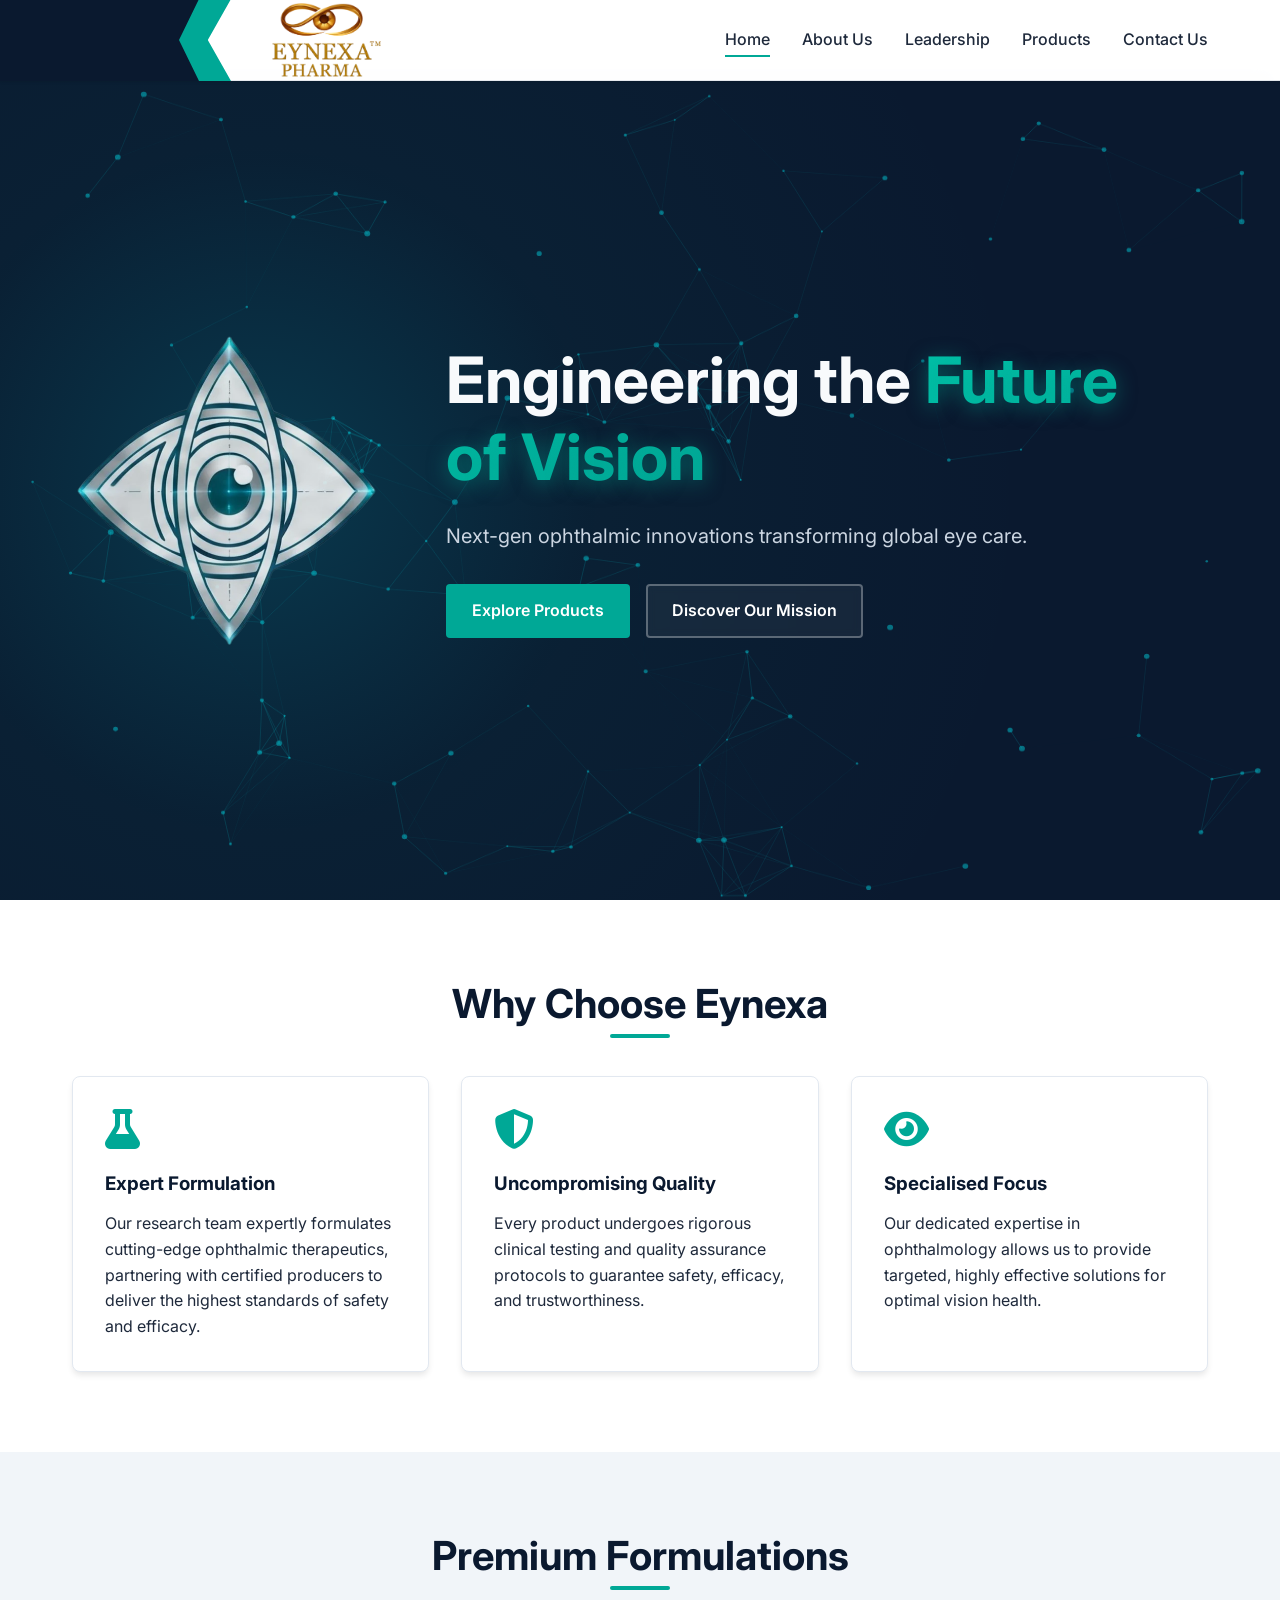
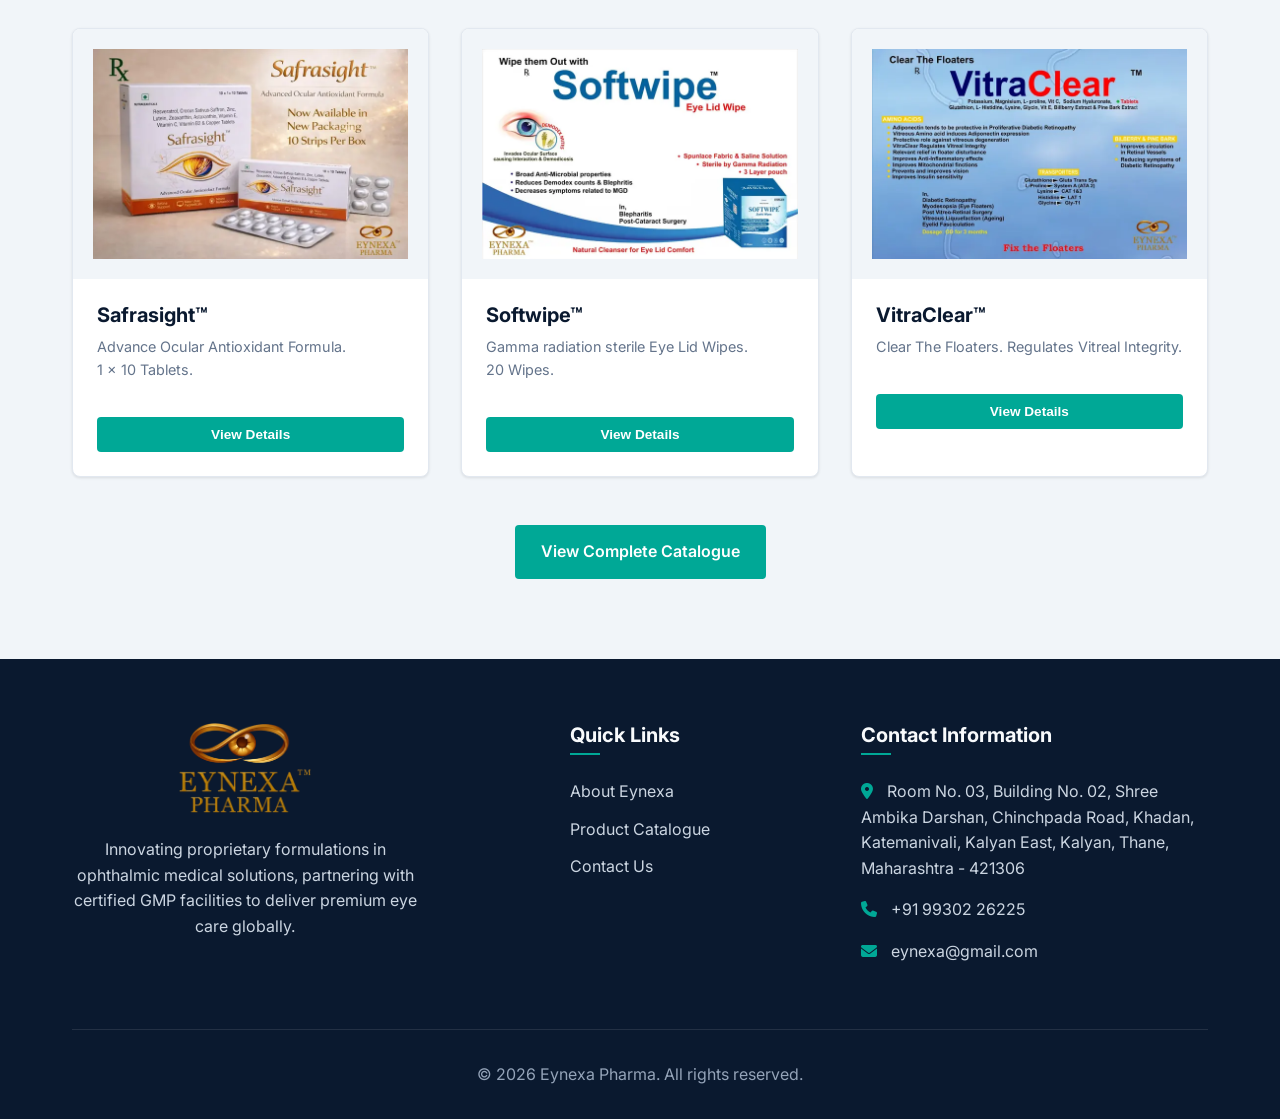
==== commit c9f587a2: "SEO optimization, CSS refactoring, and update to vercel domain" ====
--- a/index.html
+++ b/index.html
@@ -5,7 +5,7 @@
     <meta name="viewport" content="width=device-width, initial-scale=1.0">
     <meta name="google-site-verification" content="0RR8D4RyWfJ-8_vfYx6iK7skIc3aCFYBVE86ADgTiH0" />
     <title>Eynexa Pharma | Leading Ophthalmic Pharmaceutical Company in India</title>
-    <meta name="description" content="Eynexa is a globally recognised pharmaceutical company dedicated to innovative ophthalmic healthcare solutions, premium eye care products, and trustworthiness.">
+    <meta name="description" content="Eynexa is a leading ophthalmic pharmaceutical company driven by scientific excellence and patient care to deliver high-quality vision health solutions.">
     <meta name="keywords" content="pharmaceutical company, ophthalmic solutions, eye care pharma, Eynexa, healthcare solutions, global pharma, medical innovation, vision health, eye drops">
     <meta name="author" content="Eynexa Pharmaceuticals">
     <meta name="robots" content="index, follow">
@@ -13,7 +13,7 @@
 
     <!-- Open Graph Tags -->
     <meta property="og:title" content="Eynexa Pharma | Leading Ophthalmic Pharmaceutical Company in India">
-    <meta property="og:description" content="Eynexa provides top-tier ophthalmic pharmaceutical products with a commitment to eye care quality and global reach.">
+    <meta property="og:description" content="Eynexa is a leading ophthalmic pharmaceutical company driven by scientific excellence and patient care to deliver high-quality vision health solutions.">
     <meta property="og:image" content="https://eynexa.vercel.app/images/hero_bg.webp">
     <meta property="og:url" content="https://eynexa.vercel.app/">
     <meta property="og:type" content="website">
@@ -21,7 +21,7 @@
     <!-- Twitter Card Tags -->
     <meta name="twitter:card" content="summary_large_image">
     <meta name="twitter:title" content="Eynexa Pharma | Leading Ophthalmic Pharmaceutical Company in India">
-    <meta name="twitter:description" content="Eynexa provides top-tier ophthalmic pharmaceutical products with a commitment to eye care quality and global reach.">
+    <meta name="twitter:description" content="Eynexa is a leading ophthalmic pharmaceutical company driven by scientific excellence and patient care to deliver high-quality vision health solutions.">
     <meta name="twitter:image" content="https://eynexa.vercel.app/images/hero_bg.webp">
 
     <!-- FontAwesome for Icons -->
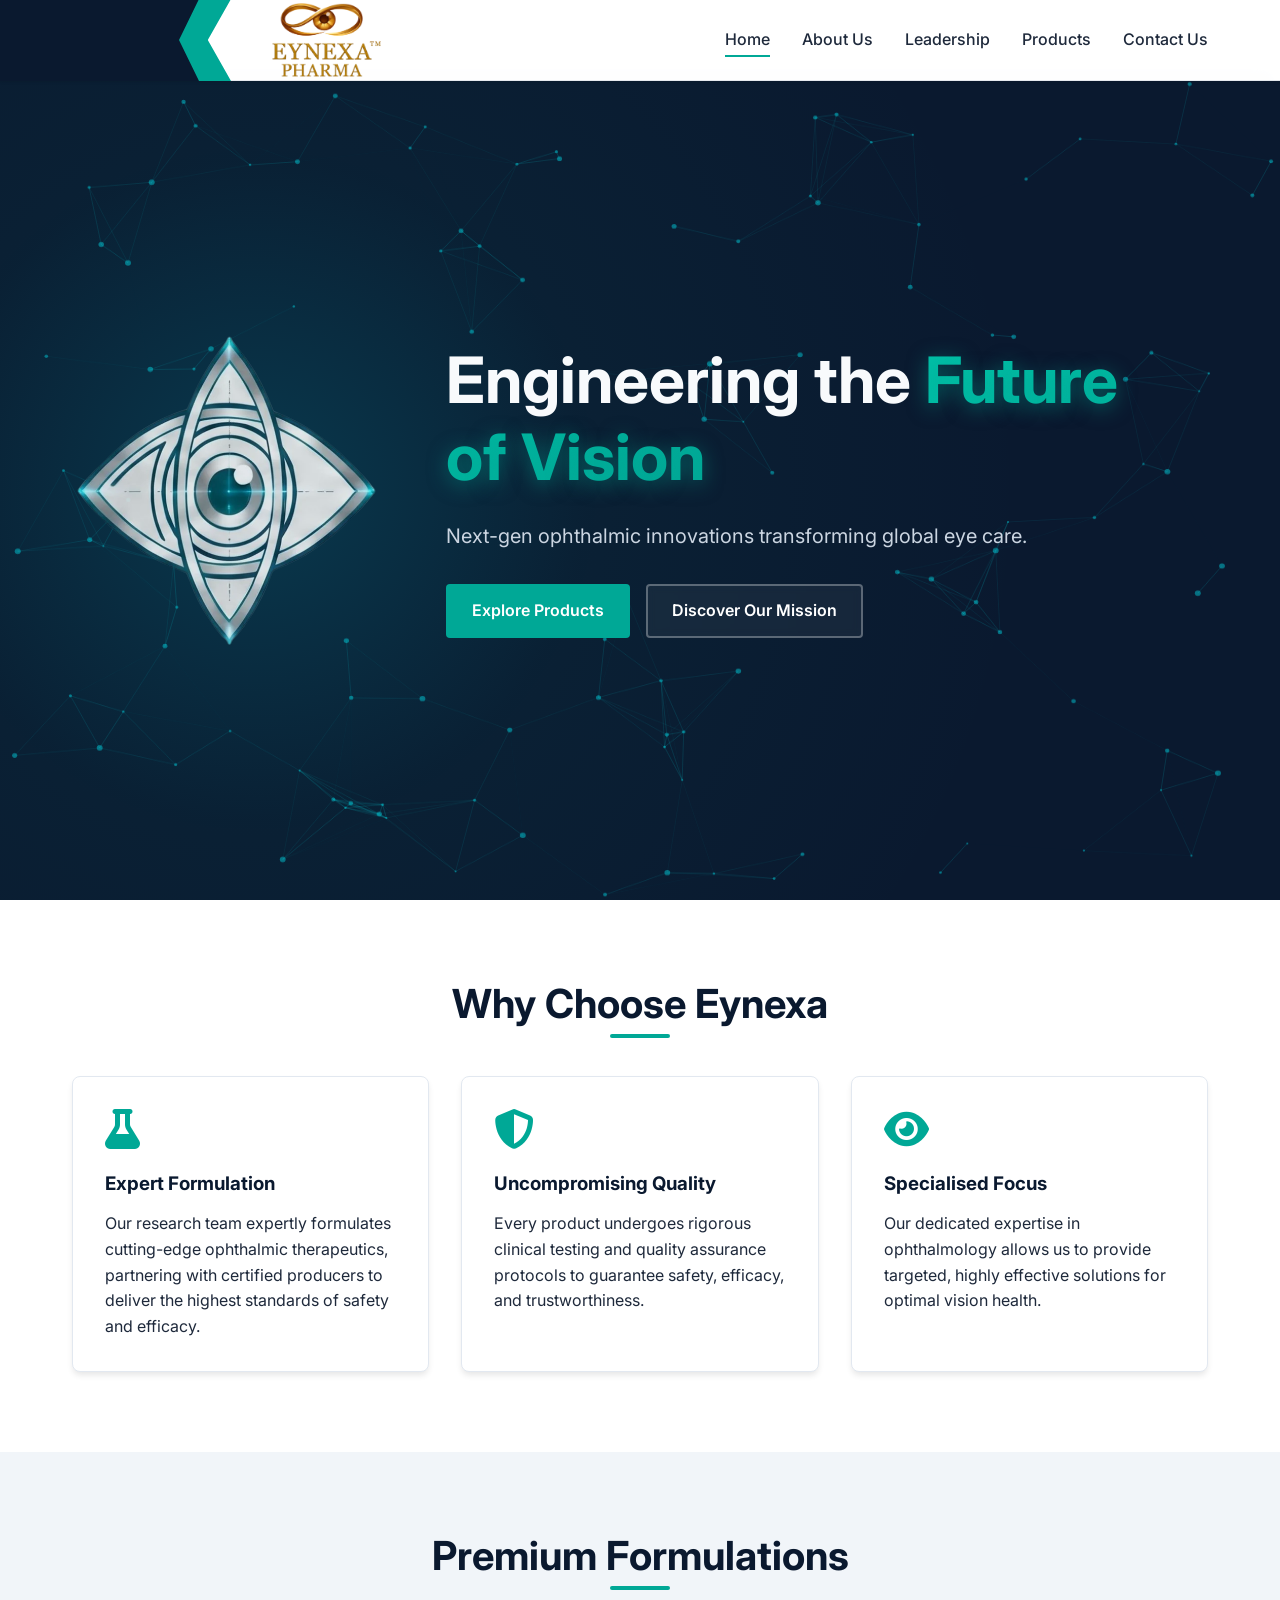
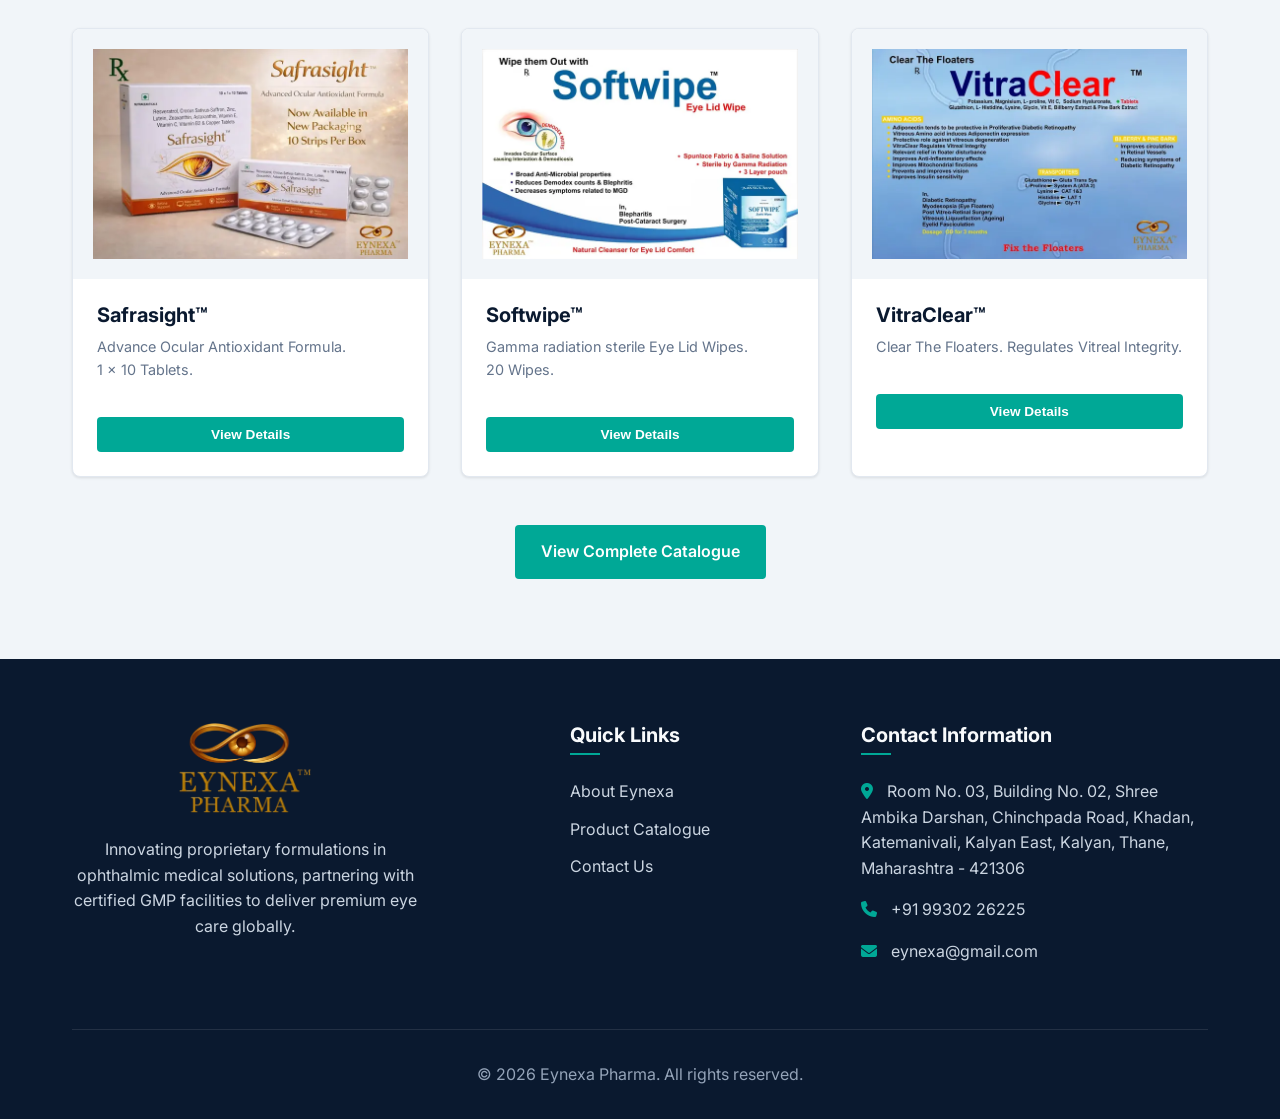
==== commit ca33f43b: "Generate and inject favicons for all devices" ====
--- a/index.html
+++ b/index.html
@@ -10,6 +10,12 @@
     <meta name="author" content="Eynexa Pharmaceuticals">
     <meta name="robots" content="index, follow">
     <link rel="canonical" href="https://eynexa.vercel.app/">
+    <!-- Favicons -->
+    <link rel="icon" type="image/x-icon" href="/favicon.ico">
+    <link rel="icon" type="image/png" sizes="32x32" href="/images/favicon-32x32.png">
+    <link rel="icon" type="image/png" sizes="16x16" href="/images/favicon-16x16.png">
+    <link rel="apple-touch-icon" sizes="180x180" href="/images/apple-touch-icon.png">
+
 
     <!-- Open Graph Tags -->
     <meta property="og:title" content="Eynexa Pharma | Leading Ophthalmic Pharmaceutical Company in India">
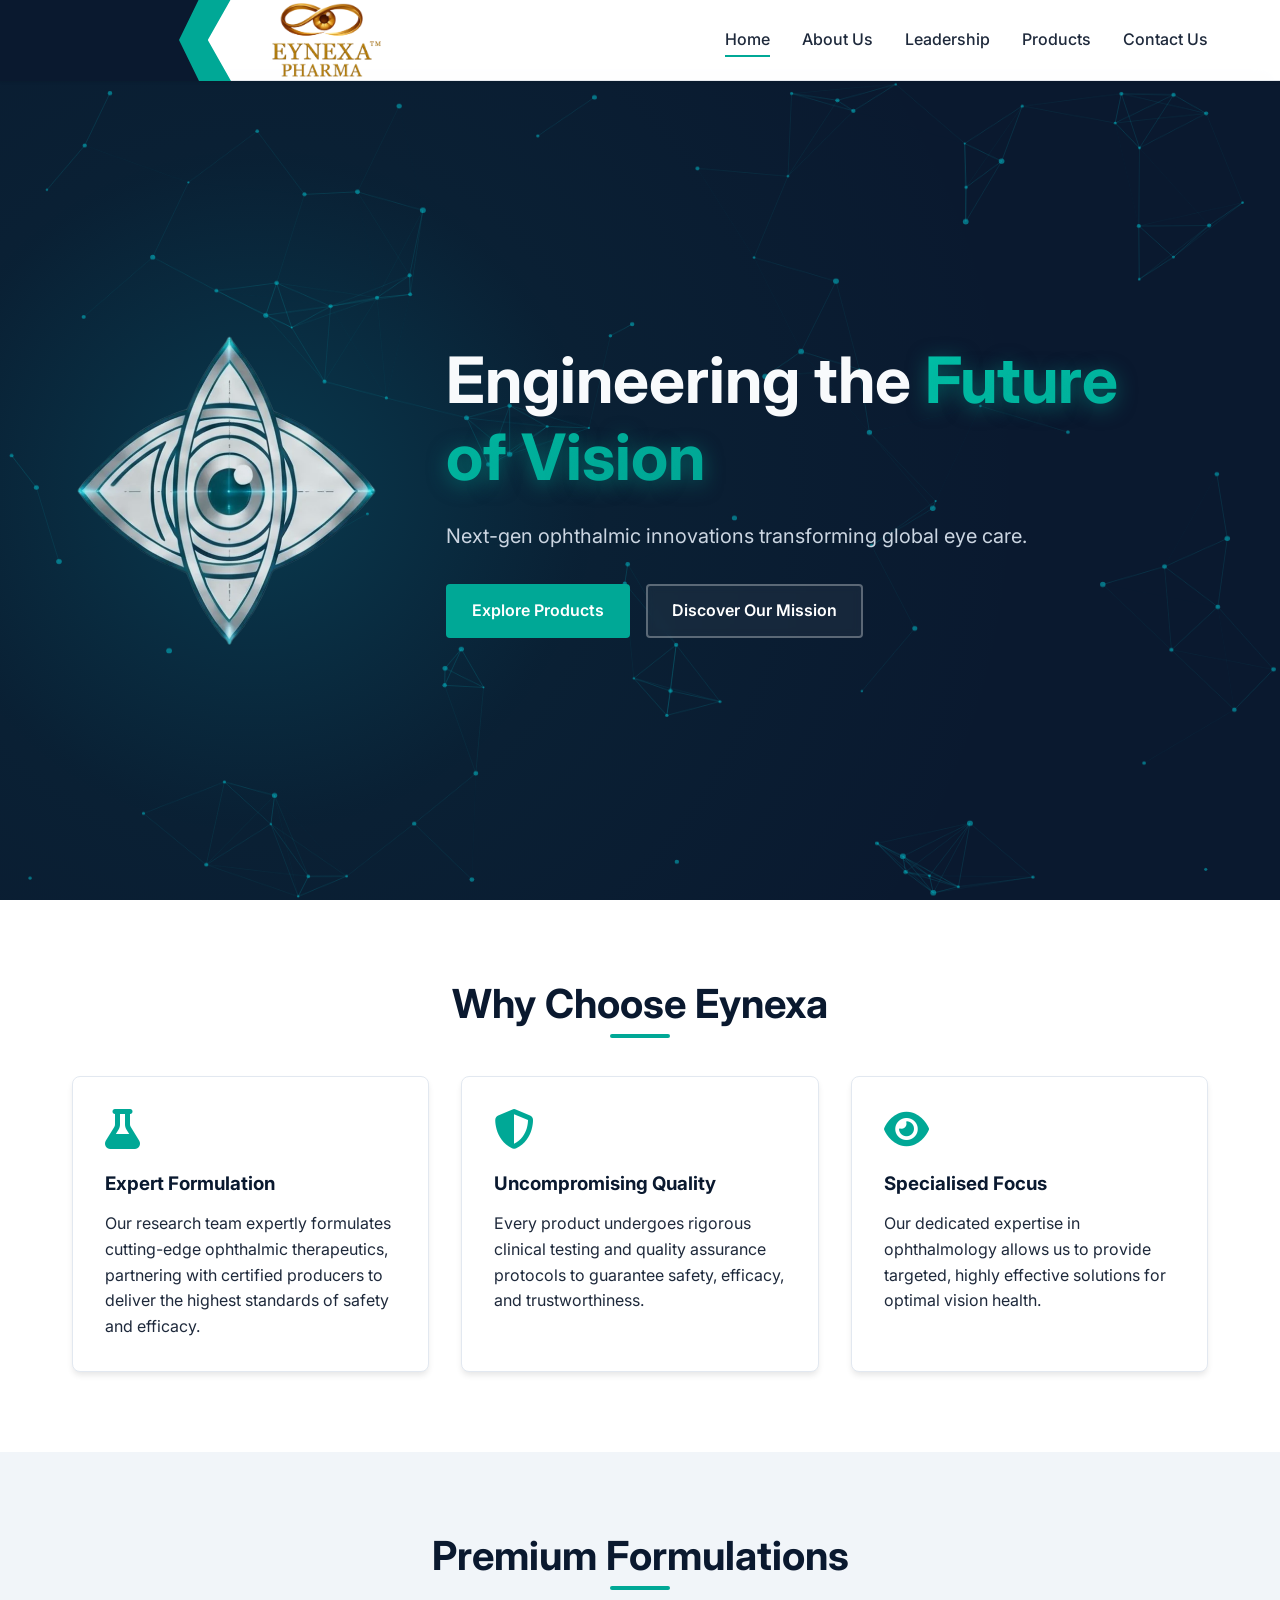
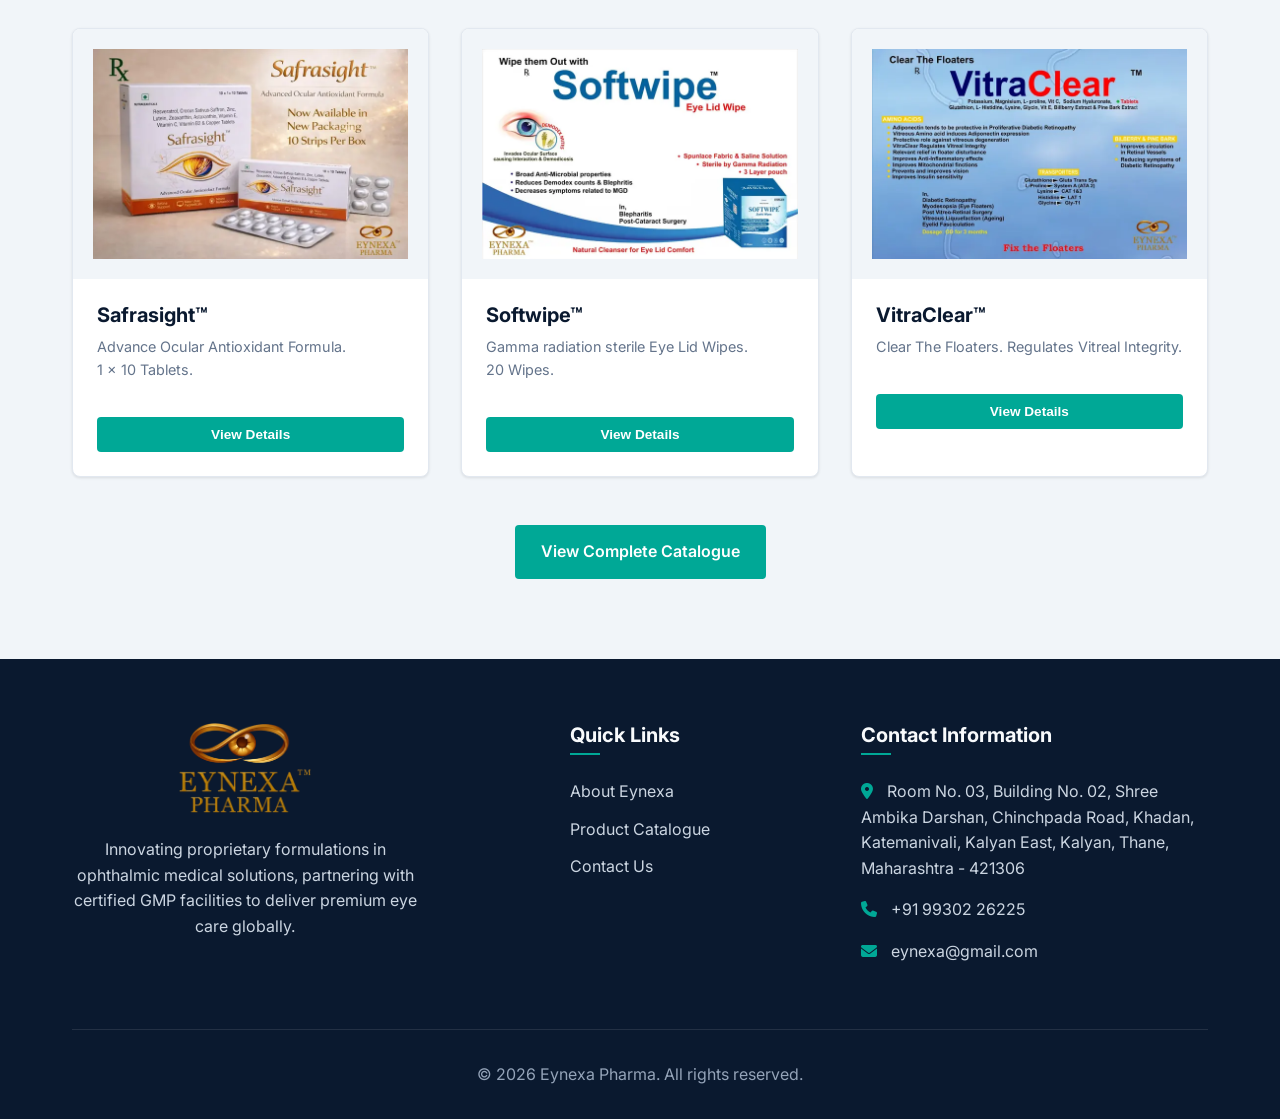
==== commit 3300788c: "Fix absolute to relative path for favicons" ====
--- a/index.html
+++ b/index.html
@@ -12,9 +12,9 @@
     <link rel="canonical" href="https://eynexa.vercel.app/">
     <!-- Favicons -->
     <link rel="icon" type="image/x-icon" href="/favicon.ico">
-    <link rel="icon" type="image/png" sizes="32x32" href="/images/favicon-32x32.png">
-    <link rel="icon" type="image/png" sizes="16x16" href="/images/favicon-16x16.png">
-    <link rel="apple-touch-icon" sizes="180x180" href="/images/apple-touch-icon.png">
+    <link rel="icon" type="image/png" sizes="32x32" href="images/favicon-32x32.png">
+    <link rel="icon" type="image/png" sizes="16x16" href="images/favicon-16x16.png">
+    <link rel="apple-touch-icon" sizes="180x180" href="images/apple-touch-icon.png">
 
 
     <!-- Open Graph Tags -->
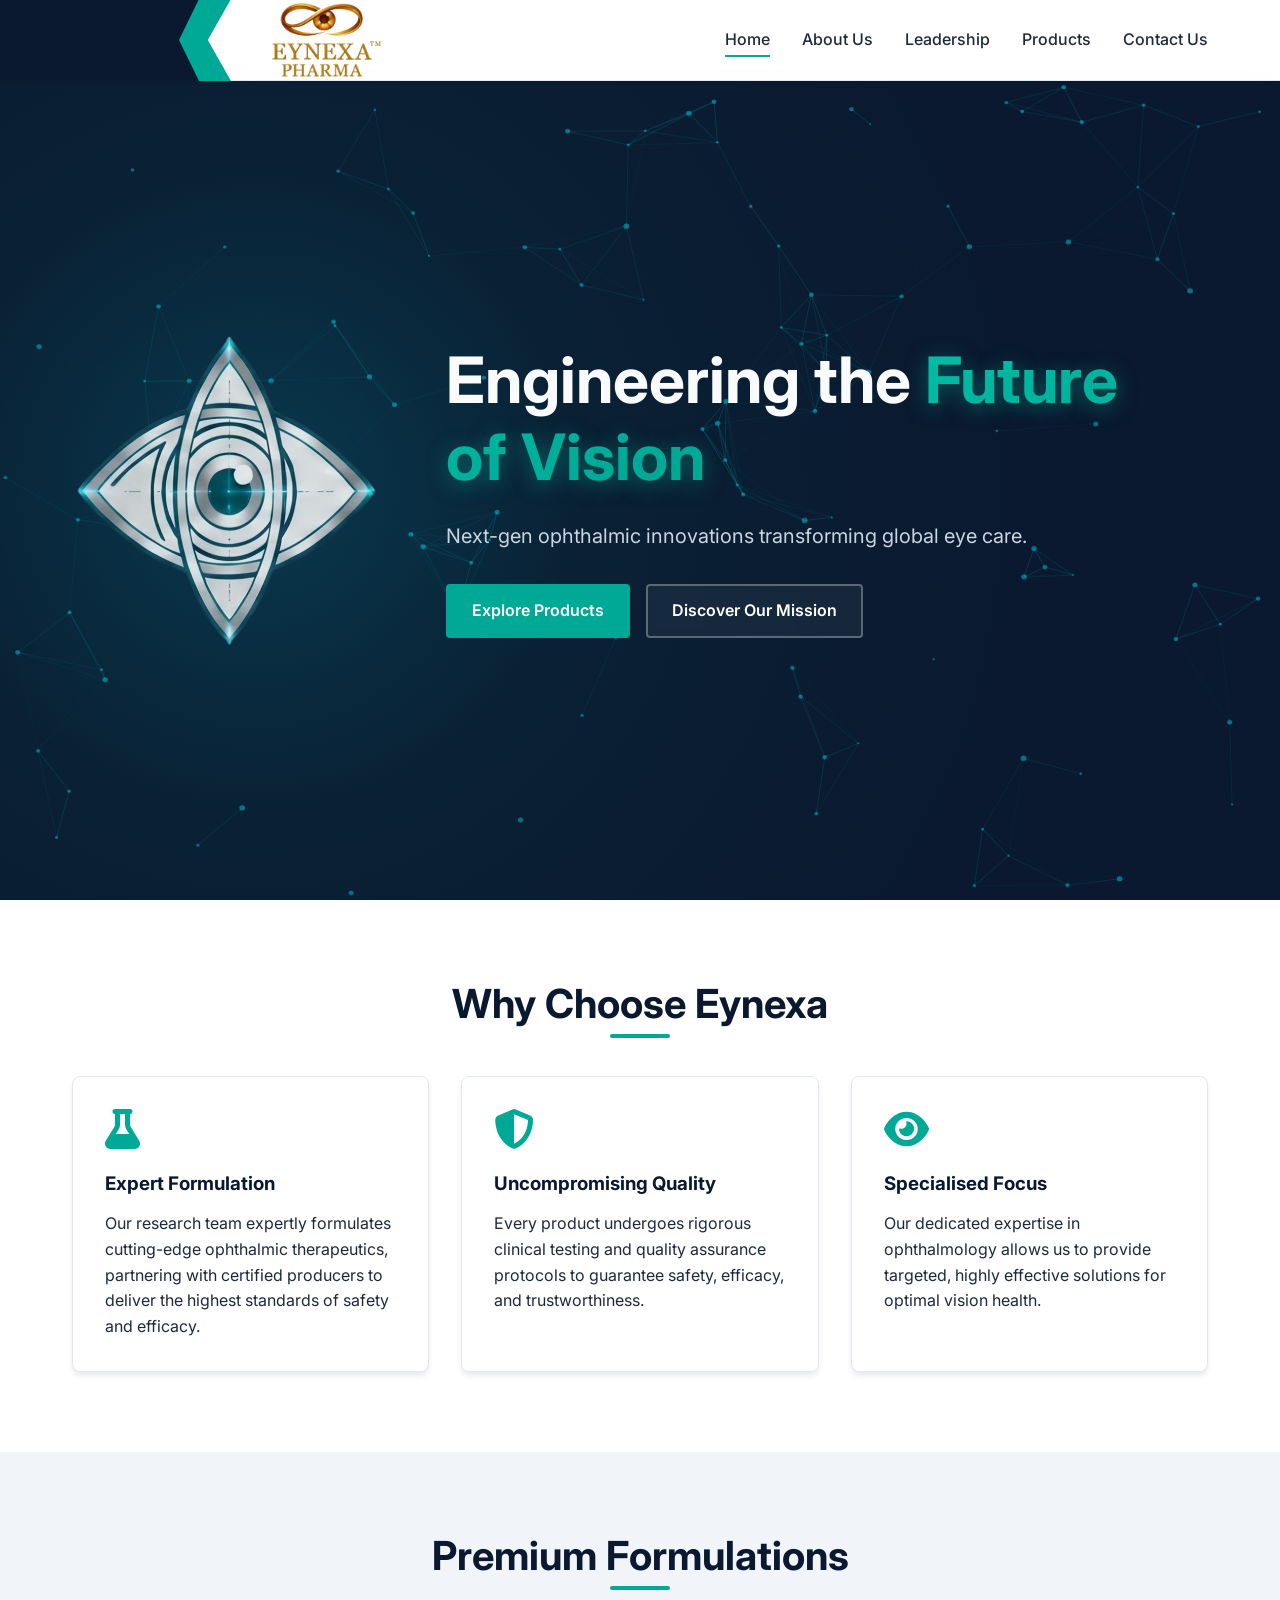
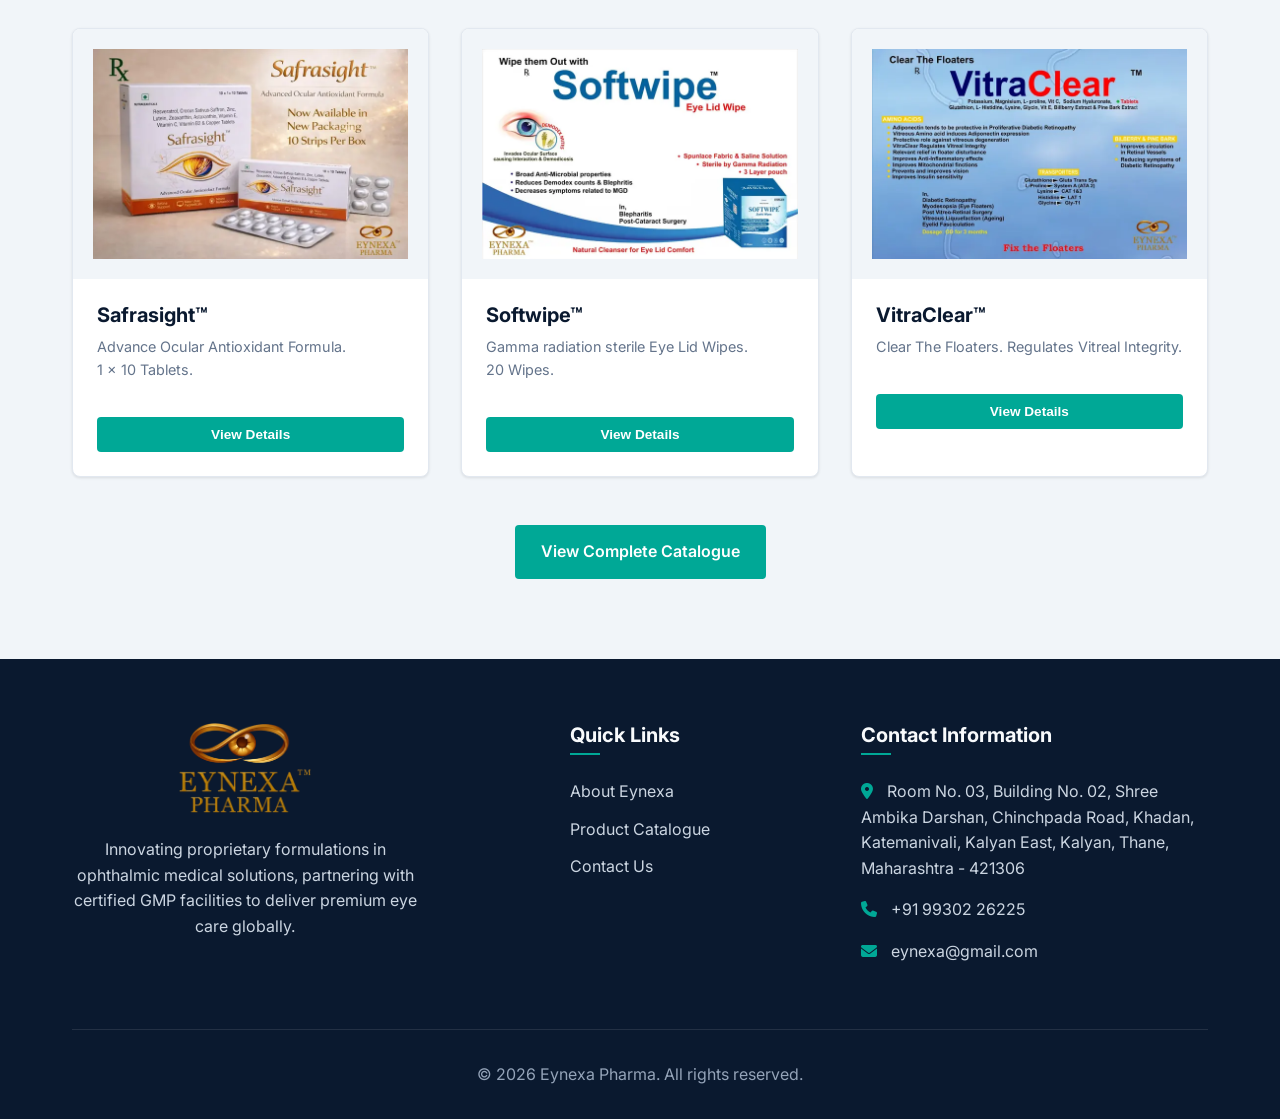
==== commit ee4f226f: "Remove uncompressed source favicon and fix local path" ====
--- a/index.html
+++ b/index.html
@@ -11,7 +11,7 @@
     <meta name="robots" content="index, follow">
     <link rel="canonical" href="https://eynexa.vercel.app/">
     <!-- Favicons -->
-    <link rel="icon" type="image/x-icon" href="/favicon.ico">
+    <link rel="icon" type="image/x-icon" href="images/favicon.ico">
     <link rel="icon" type="image/png" sizes="32x32" href="images/favicon-32x32.png">
     <link rel="icon" type="image/png" sizes="16x16" href="images/favicon-16x16.png">
     <link rel="apple-touch-icon" sizes="180x180" href="images/apple-touch-icon.png">
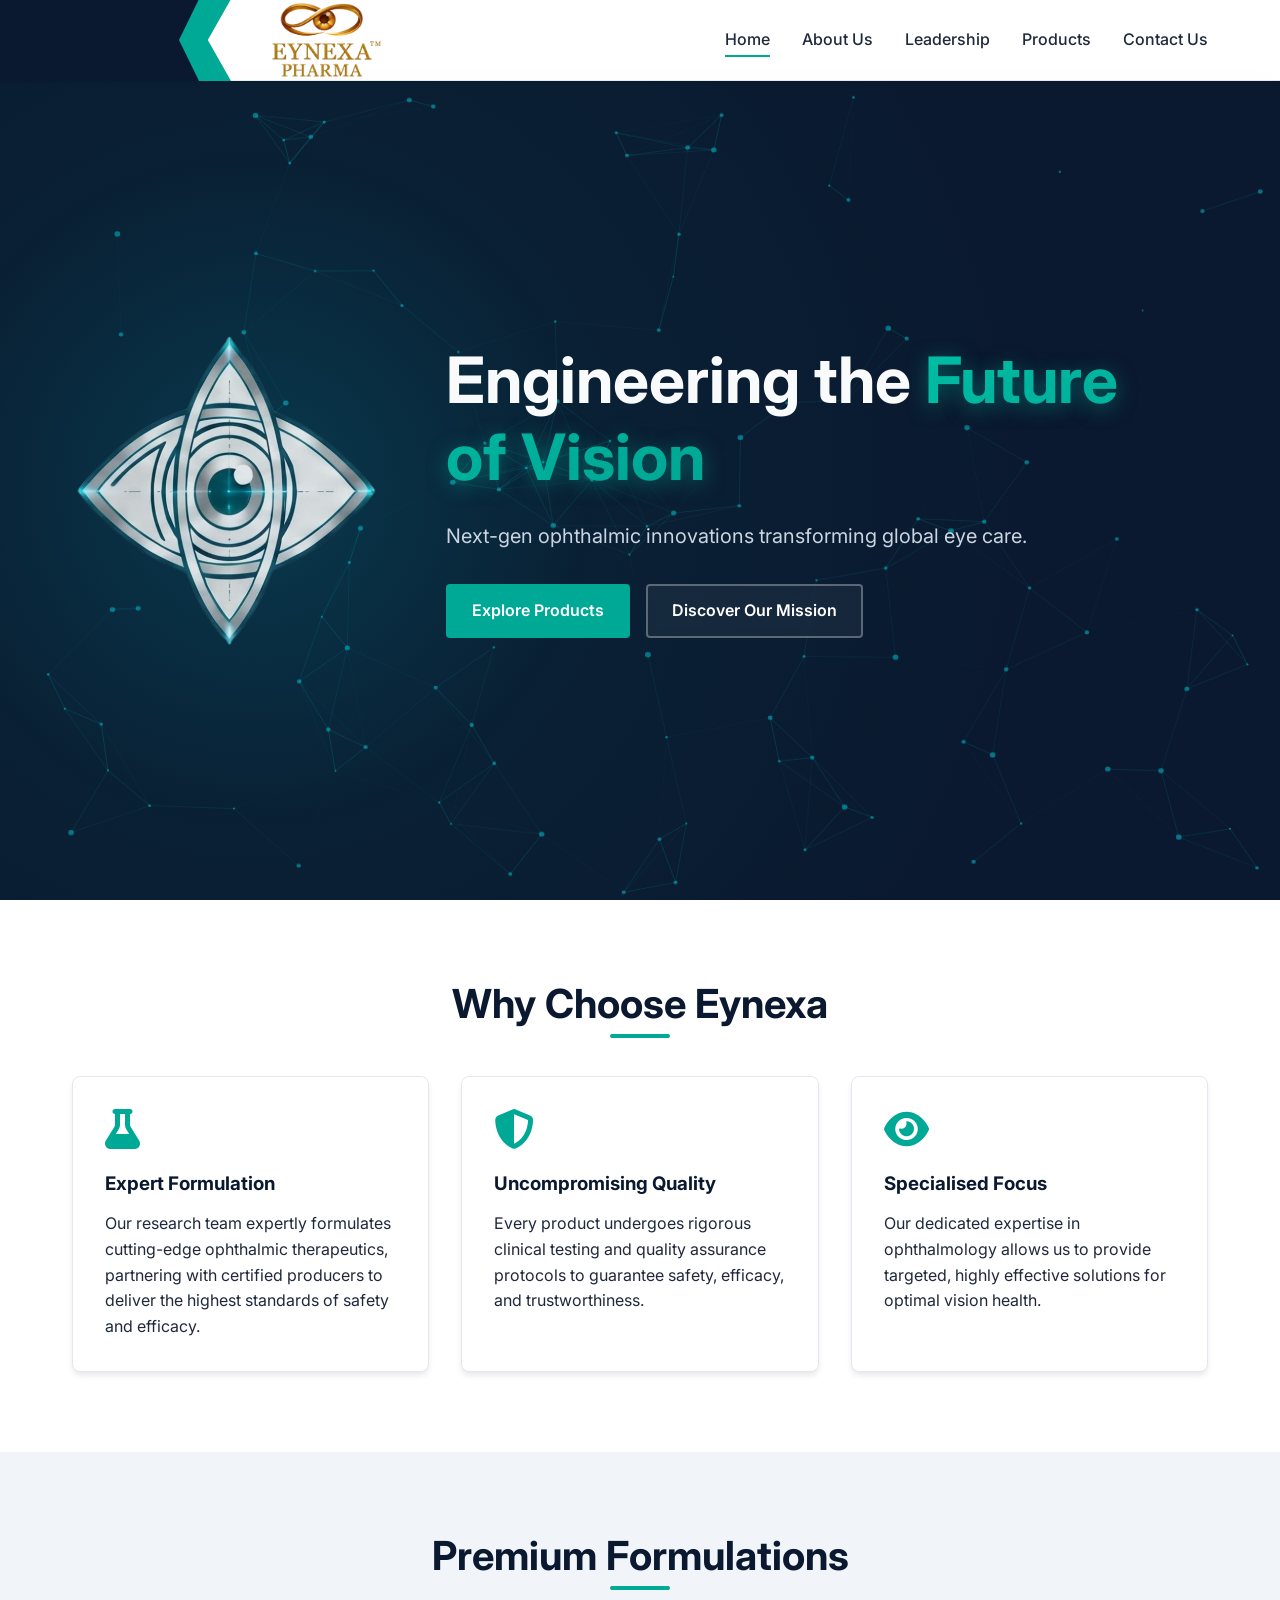
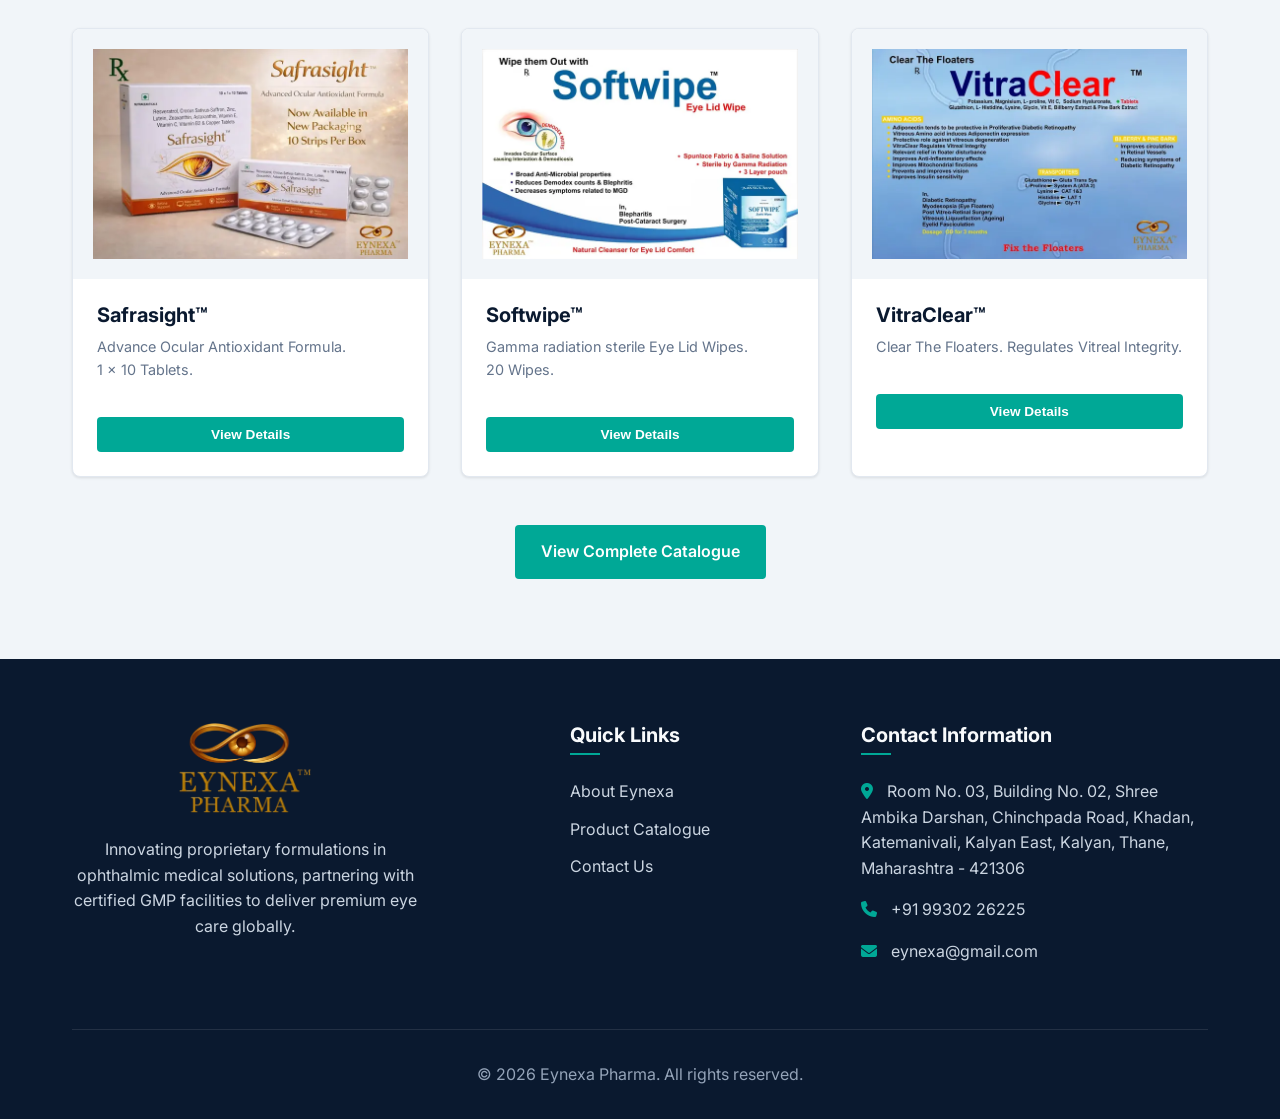
==== commit fb279d2a: "New Photo for CEO" ====
--- a/index.html
+++ b/index.html
@@ -34,7 +34,7 @@
     <link rel="stylesheet" href="https://cdnjs.cloudflare.com/ajax/libs/font-awesome/6.4.0/css/all.min.css">
 
     <!-- Custom CSS -->
-    <link rel="stylesheet" href="css/styles.css?v=3.2">
+    <link rel="stylesheet" href="css/styles.css?v=3.3">
     <script>document.documentElement.classList.add('js-enabled');</script>
 
     <!-- Schema Markup -->
@@ -69,7 +69,7 @@
     <!-- Header & Navigation -->
     <header>
         <div class="container navbar">
-            <a href="/" class="logo">
+            <a href="index.html" class="logo">
                 <img src="images/logo.webp?v=3.2" alt="Eynexa Pharma Logo" class="logo-img">
             </a>
             <button class="mobile-menu-btn">
@@ -77,11 +77,11 @@
             </button>
             <nav>
                 <ul class="nav-links">
-                    <li><a href="/" class="active">Home</a></li>
-                    <li><a href="/about">About Us</a></li>
-                    <li><a href="/leadership">Leadership</a></li>
-                    <li><a href="/products">Products</a></li>
-                    <li><a href="/contact">Contact Us</a></li>
+                    <li><a href="index.html" class="active">Home</a></li>
+                    <li><a href="about.html">About Us</a></li>
+                    <li><a href="leadership.html">Leadership</a></li>
+                    <li><a href="products.html">Products</a></li>
+                    <li><a href="contact.html">Contact Us</a></li>
                 </ul>
             </nav>
         </div>
@@ -98,8 +98,8 @@
                 <h1>Engineering the <span>Future of Vision</span></h1>
                 <p>Next-gen ophthalmic innovations transforming global eye care.</p>
                 <div class="hero-btns">
-                    <a href="/products" class="btn btn-primary">Explore Products</a>
-                    <a href="/about" class="btn btn-outline">Discover Our Mission</a>
+                    <a href="products.html" class="btn btn-primary">Explore Products</a>
+                    <a href="about.html" class="btn btn-outline">Discover Our Mission</a>
                 </div>
             </div>
         </div>
@@ -214,7 +214,7 @@
 
             </div>
             <div class="catalogue-cta">
-                <a href="/products" class="btn btn-primary">View Complete Catalogue</a>
+                <a href="products.html" class="btn btn-primary">View Complete Catalogue</a>
             </div>
         </div>
     </section>
@@ -232,9 +232,9 @@
                 <div class="footer-col">
                     <h3>Quick Links</h3>
                     <ul class="footer-links">
-                        <li><a href="/about">About Eynexa</a></li>
-                        <li><a href="/products">Product Catalogue</a></li>
-                        <li><a href="/contact">Contact Us</a></li>
+                        <li><a href="about.html">About Eynexa</a></li>
+                        <li><a href="products.html">Product Catalogue</a></li>
+                        <li><a href="contact.html">Contact Us</a></li>
                     </ul>
                 </div>
                 <div class="footer-col">
@@ -250,6 +250,6 @@
         </div>
     </footer>
 
-    <script src="js/script.js?v=3.2"></script>
+    <script src="js/script.js?v=3.3"></script>
 </body>
 </html>
--- a/css/styles.css
+++ b/css/styles.css
@@ -413,13 +413,18 @@
 
 /* Page hero banner (non-homepage) */
 .page-banner {
-    background: var(--bg-gray);
+    background: linear-gradient(135deg, var(--bg-gray) 0%, rgba(0, 168, 150, 0.03) 100%);
     text-align: center;
-    padding: 4rem 0;
+    padding: 5rem 0;
+    border-bottom: 1px solid var(--border-color);
 }
 
 .page-banner .section-title {
     margin-bottom: 1rem;
+}
+
+.page-banner .section-title::after {
+    display: none !important;
 }
 
 .page-banner p {
@@ -458,50 +463,68 @@
     display: flex;
     flex-wrap: wrap;
     gap: 4rem;
-    align-items: center;
+    align-items: flex-start;
 }
 
 .about-overview-text {
+    flex: 1.2;
+    min-width: 300px;
+}
+
+.about-overview-text h2 {
+    font-size: 2.2rem;
+    margin-bottom: 1.5rem;
+    color: var(--primary-blue);
+    position: relative;
+}
+
+.about-overview-text p {
+    margin-bottom: 1.25rem;
+    font-size: 1.05rem;
+    color: var(--text-dark);
+    line-height: 1.7;
+}
+
+.mission-vision-wrapper {
     flex: 1;
     min-width: 300px;
-}
-
-.about-overview-text h2 {
-    font-size: 2rem;
-    margin-bottom: 1.5rem;
-    color: var(--primary-blue);
-}
-
-.about-overview-text p {
-    margin-bottom: 1rem;
-}
-
-/* About mission/vision box */
-.mission-box {
-    flex: 1;
-    min-width: 300px;
-    background: var(--bg-gray);
-    padding: 3rem;
-    border-radius: 8px;
+    display: flex;
+    flex-direction: column;
+    gap: 1.5rem;
+}
+
+/* About mission/vision card */
+.mission-card {
+    background: #FFFFFF;
+    padding: 2rem;
+    border-radius: 12px;
+    box-shadow: 0 4px 15px rgba(0, 0, 0, 0.1);
+    border: 1px solid var(--border-color);
     border-left: 4px solid var(--accent-teal);
-}
-
-.mission-box h3 {
+    transition: var(--transition);
+}
+
+.mission-card:hover {
+    transform: translateY(-3px);
+    box-shadow: 0 8px 25px rgba(0, 0, 0, 0.15);
+}
+
+.mission-card h3 {
     color: var(--primary-blue);
     margin-bottom: 1rem;
-}
-
-.mission-box h3 i {
+    display: flex;
+    align-items: center;
+}
+
+.mission-card h3 i {
     color: var(--accent-teal);
     margin-right: 10px;
 }
 
-.mission-box p {
-    margin-bottom: 2rem;
-}
-
-.mission-box p:last-child {
+.mission-card p {
     margin-bottom: 0;
+    color: var(--text-dark);
+    line-height: 1.6;
 }
 
 /* Leadership page — leader row */
@@ -721,16 +744,29 @@
         position: absolute;
         top: 80px; /* matches header height */
         left: 0;
-        width: 100vw; /* full viewport screen width */
-        background-color: rgba(255, 255, 255, 0.98); /* clean, high-contrast solid/glass hybrid */
-        backdrop-filter: blur(16px);
-        -webkit-backdrop-filter: blur(16px);
+        width: 100vw;
+        background: rgba(255, 255, 255, 0.95);
+        backdrop-filter: blur(20px);
+        -webkit-backdrop-filter: blur(20px);
         flex-direction: column;
-        padding: 2.5rem 0;
-        box-shadow: 0 15px 30px rgba(10, 25, 47, 0.15);
-        gap: 1.5rem;
-        border-bottom: 2px solid var(--border-color);
+        padding: 3rem 0;
+        box-shadow: 0 20px 40px rgba(0,0,0,0.06);
+        gap: 1.8rem;
+        border-bottom: 1px solid rgba(0, 168, 150, 0.15);
         z-index: 999;
+        
+        /* Smooth Entrance */
+        opacity: 0;
+        transform: translateY(-20px);
+        pointer-events: none;
+        transition: all 0.4s cubic-bezier(0.16, 1, 0.3, 1);
+    }
+
+    .nav-links.active {
+        display: flex;
+        opacity: 1;
+        transform: translateY(0);
+        pointer-events: auto;
     }
 
     .nav-links li {
@@ -739,19 +775,17 @@
     }
 
     .nav-links a {
-        display: block;
-        width: 100%;
-        padding: 0.5rem 0;
-        font-size: 1.15rem;
+        display: inline-block;
+        width: auto;
+        padding: 0.5rem 0.2rem;
+        font-size: 1.3rem;
+        color: var(--text-dark);
+        letter-spacing: 0.5px;
     }
 
     .nav-links a.active {
         color: var(--accent-teal);
         font-weight: 600;
-    }
-
-    .nav-links.active {
-        display: flex;
     }
 
     .mobile-menu-btn {
@@ -1163,4 +1197,91 @@
     }
 }
 
-
+/* Additional Page Styles (About Us & Inner Pages) */
+.page-banner {
+    background-color: var(--bg-gray);
+    padding: 6rem 0 3rem;
+    text-align: center;
+}
+
+.page-banner .section-title::after {
+    display: none; /* Removed big ass line from below page name */
+}
+
+.page-banner p {
+    color: var(--text-muted);
+    font-size: 1.1rem;
+    max-width: 700px;
+    margin: 0 auto;
+}
+.about-overview {
+    display: flex;
+    flex-wrap: wrap;
+    gap: 4rem;
+    align-items: flex-start;
+}
+
+.about-overview-text {
+    flex: 1.2;
+    min-width: 300px;
+}
+
+.about-overview-text h2 {
+    font-size: 2rem;
+    margin-bottom: 1.5rem;
+    color: var(--primary-blue);
+}
+
+.about-overview-text p {
+    margin-bottom: 1.5rem;
+    color: var(--text-dark);
+    font-size: 1.05rem;
+    line-height: 1.8;
+}
+
+.mission-vision-wrapper {
+    flex: 1;
+    min-width: 300px;
+    display: flex;
+    flex-direction: column;
+    gap: 1.5rem;
+}
+
+.mission-card {
+    background: var(--bg-white);
+    border: 1px solid var(--border-color); /* exact homepage card border */
+    border-left: 4px solid var(--accent-teal); /* keep brand accent bar */
+    padding: 2.2rem;
+    border-radius: 8px; /* exact homepage card border-radius */
+    box-shadow: var(--shadow-md); /* exact homepage card shadow! */
+    transition: var(--transition);
+}
+
+.mission-card:hover {
+    transform: translateY(-10px); /* exact homepage card hover translation! */
+    border-color: var(--accent-teal); /* exact hover border-color */
+    box-shadow: var(--shadow-lg); /* exact homepage card hover shadow! */
+}
+
+
+.mission-card h3 {
+    display: flex;
+    align-items: center;
+    gap: 0.75rem;
+    color: var(--primary-blue);
+    margin-bottom: 0.75rem;
+    font-size: 1.3rem;
+}
+
+.mission-card h3 i {
+    color: var(--accent-teal);
+    font-size: 1.20rem;
+}
+
+.mission-card p {
+    color: var(--text-muted);
+    line-height: 1.6;
+    font-size: 0.95rem;
+}
+
+
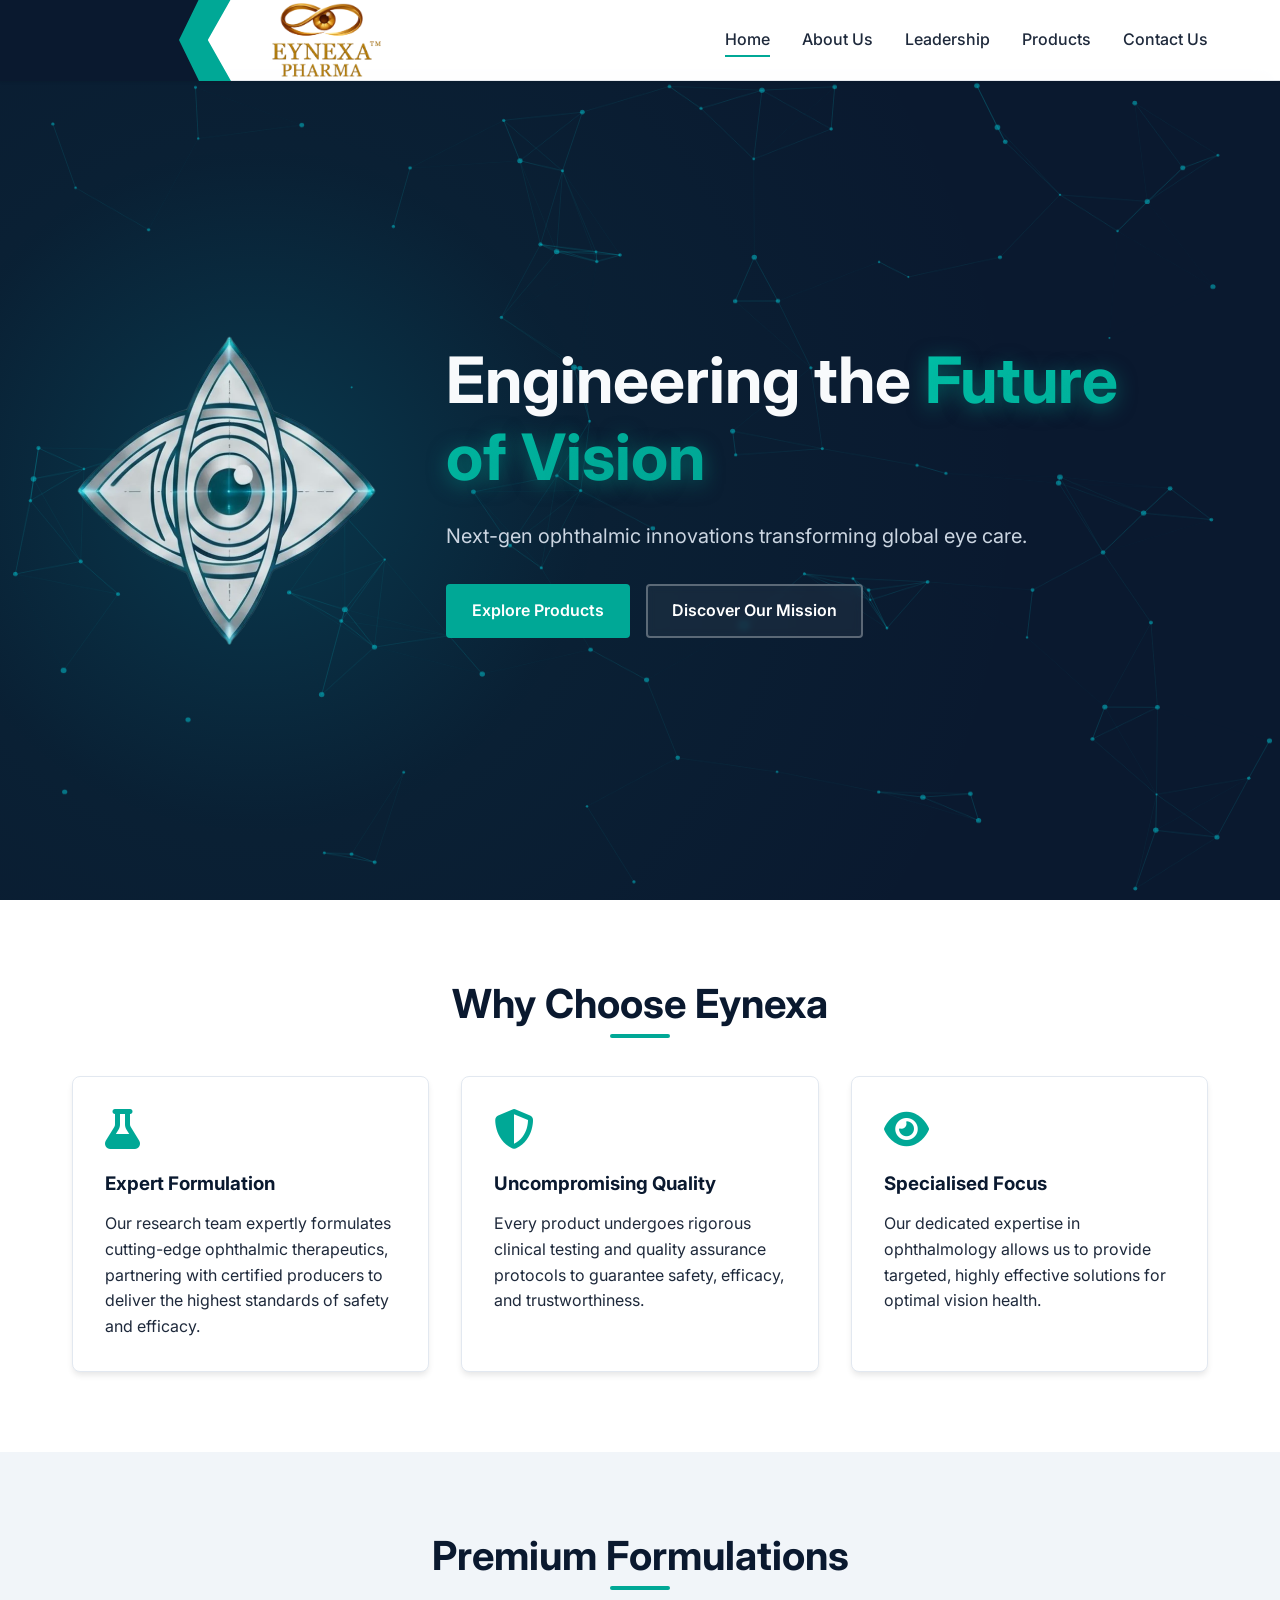
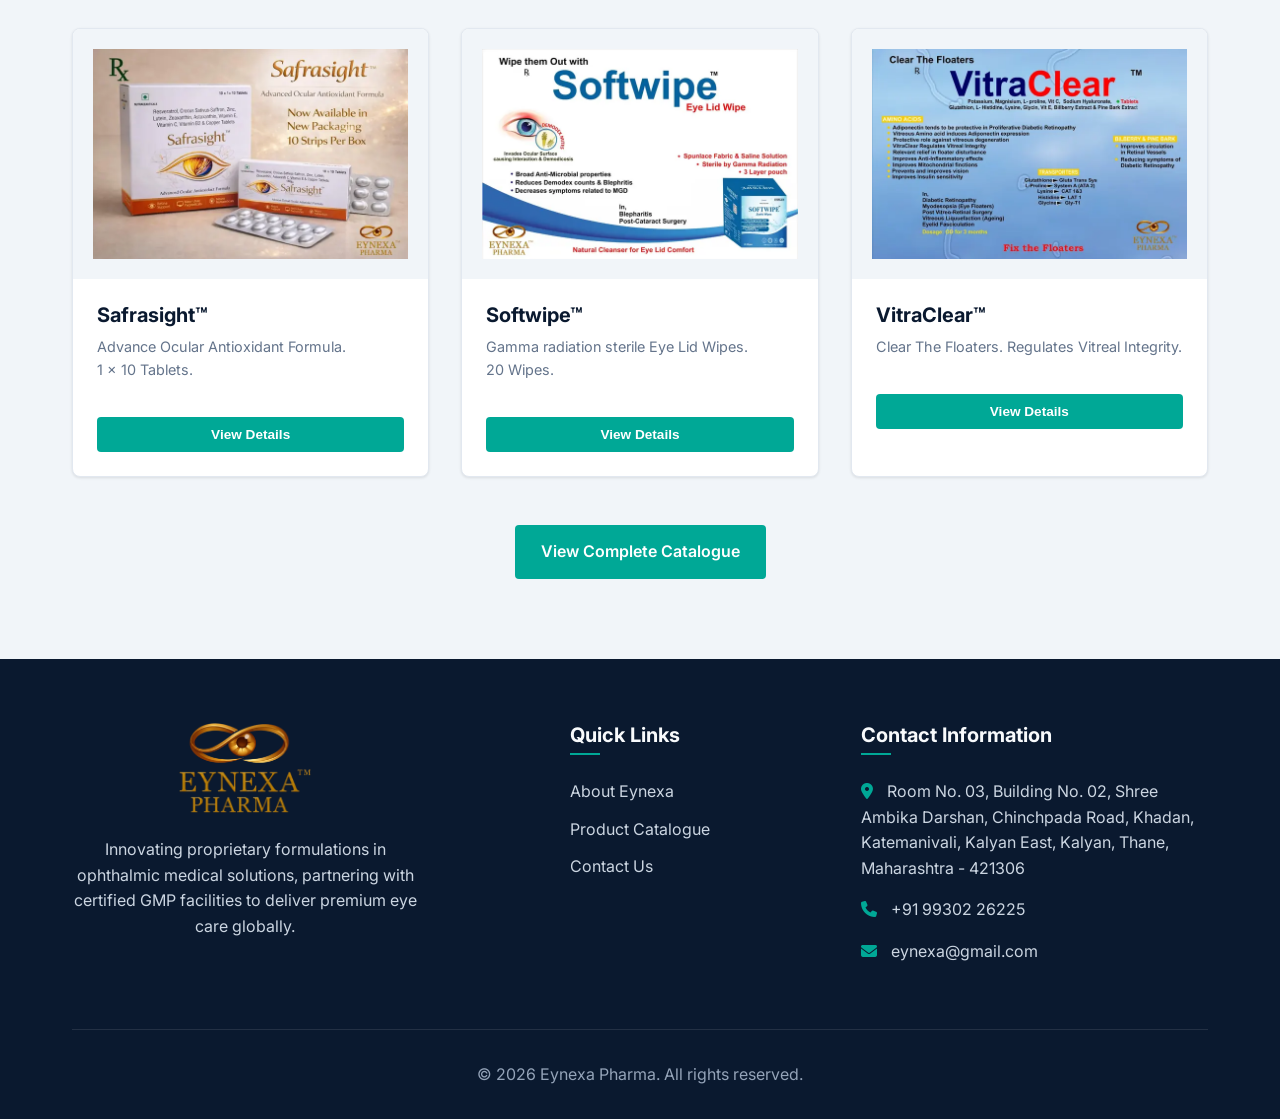
==== commit 61b8e255: "Fix Open Graph meta images for social sharing previews" ====
--- a/index.html
+++ b/index.html
@@ -20,7 +20,7 @@
     <!-- Open Graph Tags -->
     <meta property="og:title" content="Eynexa Pharma | Leading Ophthalmic Pharmaceutical Company in India">
     <meta property="og:description" content="Eynexa is a leading ophthalmic pharmaceutical company driven by scientific excellence and patient care to deliver high-quality vision health solutions.">
-    <meta property="og:image" content="https://eynexa.vercel.app/images/hero_bg.webp">
+    <meta property="og:image" content="https://eynexa.vercel.app/images/og-image.jpg">
     <meta property="og:url" content="https://eynexa.vercel.app/">
     <meta property="og:type" content="website">
 
@@ -28,7 +28,7 @@
     <meta name="twitter:card" content="summary_large_image">
     <meta name="twitter:title" content="Eynexa Pharma | Leading Ophthalmic Pharmaceutical Company in India">
     <meta name="twitter:description" content="Eynexa is a leading ophthalmic pharmaceutical company driven by scientific excellence and patient care to deliver high-quality vision health solutions.">
-    <meta name="twitter:image" content="https://eynexa.vercel.app/images/hero_bg.webp">
+    <meta name="twitter:image" content="https://eynexa.vercel.app/images/og-image.jpg">
 
     <!-- FontAwesome for Icons -->
     <link rel="stylesheet" href="https://cdnjs.cloudflare.com/ajax/libs/font-awesome/6.4.0/css/all.min.css">
